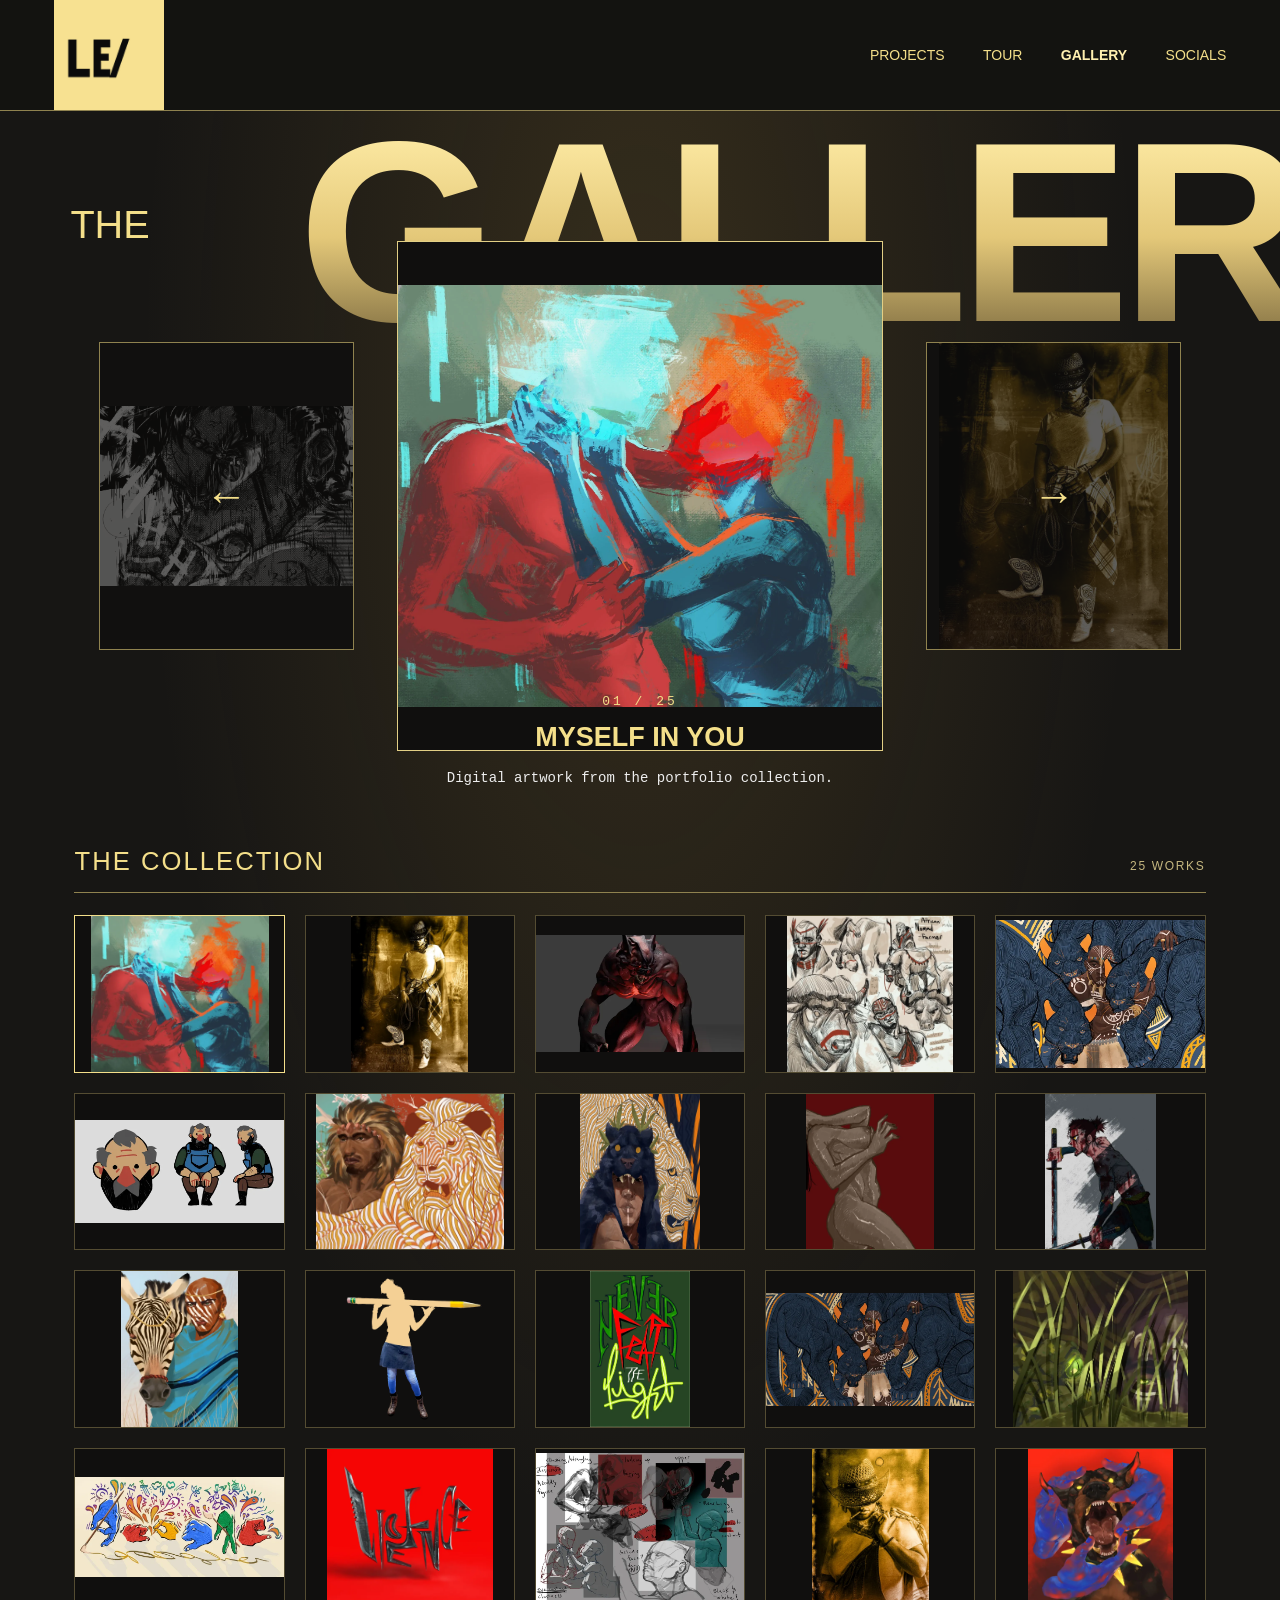
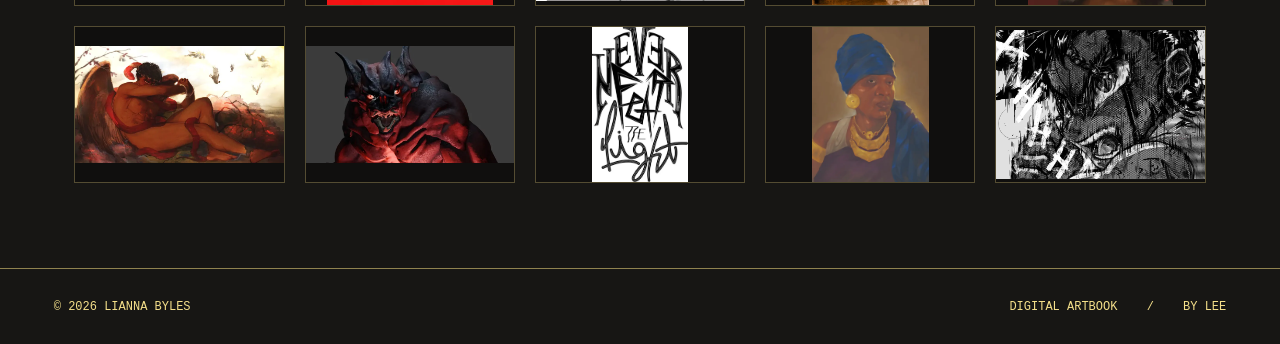
==== gallery.html @ 8ec06ad4 "Add responsive digital artbook portfolio Create a multi-page portfolio with project selections, illu" ====
<!DOCTYPE html>
<html lang="en">

<head>
  <link rel="icon" type="image/png" href="favicon-96x96.png?v=1.1" sizes="96x96" />
<link rel="icon" type="image/svg+xml" href="favicon.svg?v=1.1" />
<link rel="shortcut icon" href="favicon.ico?v=1.1" />
<link rel="apple-touch-icon" sizes="180x180" href="apple-touch-icon.png?v=1.1" />
<meta name="apple-mobile-web-app-title" content="LEE/ DIGITAL ARTBOOK" />
<link rel="manifest" href="site.webmanifest?v=1.1" />
  <meta charset="UTF-8">
  <meta name="viewport" content="width=device-width, initial-scale=1.0">

  <title>The Gallery | Digital Artbook by Lee</title>

  <link rel="stylesheet" href="style.css">
  <link rel="stylesheet" href="assets/gallery.css">
</head>

<body class="gallery-page">

  <!-- =========================
       NAVIGATION
       ========================= -->

  <header class="navbar">


<a class="logo" href="index.html" aria-label="Return to homepage">
  <img src="lee-logo.gif" alt="LEE/" class="animated-logo">
</a>


    <nav aria-label="Main navigation">
      <a href="projects.html">PROJECTS</a>
      <a href="tour.html">TOUR</a>
      <a href="gallery.html" aria-current="page">GALLERY</a>
      <a href="socials.html">SOCIALS</a>
    </nav>

  </header>


  <!-- =========================
       MAIN GALLERY
       ========================= -->

  <main class="gallery-main">

    <!-- LARGE GALLERY HEADING -->

    <div class="gallery-heading">
      <span>THE</span>
      <h1>GALLERY</h1>
    </div>


    <!-- ARTWORK VIEWER -->

    <section class="gallery-viewer" aria-label="Artwork gallery">

      <!-- PREVIOUS ARTWORK -->

      <button
        class="gallery-side gallery-previous"
        id="previous-art"
        type="button"
        aria-label="Previous artwork"
      >

        <img
          id="previous-image"
          src="images/optimized/thumbs/dragon-anime-girl.webp"
          alt="Previous artwork preview"
        >

        <span class="gallery-arrow" aria-hidden="true">
          &#8592;
        </span>

      </button>


      <!-- FEATURED ARTWORK -->

      <div class="gallery-feature">

        <img
          id="featured-image"
          src="images/optimized/full/myself-in-you.webp"
          alt="Featured digital illustration"
          role="button"
          tabindex="0"
          aria-label="Expand featured artwork"
          title="Click to enlarge artwork"
        >

      </div>


      <!-- NEXT ARTWORK -->

      <button
        class="gallery-side gallery-next"
        id="next-art"
        type="button"
        aria-label="Next artwork"
      >

        <img
          id="next-image"
          src="images/optimized/thumbs/cowboy-fullbody.webp"
          alt="Next artwork preview"
        >

        <span class="gallery-arrow" aria-hidden="true">
          &#8594;
        </span>

      </button>

    </section>


    <!-- =========================
         ARTWORK INFORMATION
         ========================= -->

    <section class="gallery-information">

      <p class="gallery-counter" id="art-counter">
        01 / 04
      </p>

      <h2 id="art-title">
        Character Study
      </h2>

      <p id="art-description">
        An exploration of character, lighting, and atmosphere
        through digital painting.
      </p>

    </section>

    <section class="gallery-library" aria-label="Browse all artworks">
      <h2 class="gallery-library-title">THE COLLECTION <span id="collection-total">25 WORKS</span></h2>
      <div class="gallery-thumbnails" id="gallery-thumbnails"></div>
    </section>

  </main>


  <!-- =========================
       FOOTER
       ========================= -->

  <footer>

    <span>
      © 2026 LIANNA BYLES
    </span>

    <span>
      DIGITAL ARTBOOK
      <span class="divider">/</span>
      BY LEE
    </span>

  </footer>


  <!-- =========================
       FULLSCREEN ARTWORK VIEWER
       ========================= -->

  <div
    class="art-lightbox"
    id="art-lightbox"
    role="dialog"
    aria-modal="true"
    aria-label="Expanded artwork"
    hidden
  >

    <!-- CLOSE BUTTON -->

    <button
      class="lightbox-close"
      id="lightbox-close"
      type="button"
      aria-label="Close expanded artwork"
    >
      &times;
    </button>


    <!-- ENLARGED IMAGE -->

    <img
      id="lightbox-image"
      src=""
      alt="Expanded artwork"
    >

  </div>


  <!-- =========================
       JAVASCRIPT
       ========================= -->

  <script src="assets/gallery-1.js"></script>


<script src="assets/gallery-2.js"></script>

</body>
</html>
---- style.css ----
/* COLORS AND GLOBAL STYLES */
:root {
    --bg: #171614;
    --gold: #f4df8a;
    --rule: #8f824f;
    --body: #eeeeee;
}

* { box-sizing: border-box; }

html { scroll-behavior: smooth; }

body {
    margin: 0;
    background: var(--bg);
    color: var(--gold);
    font-family: Arial, Helvetica, sans-serif;
}

a { color: inherit; text-decoration: none; }
a:focus-visible { outline: 2px solid var(--gold); outline-offset: 7px; }

/* NAVIGATION */
.navbar {
    position: relative;
    z-index: 5;
    min-height: 78px;
    padding: 0 4.2%;
    display: flex;
    align-items: center;
    justify-content: space-between;
    border-bottom: 1px solid var(--rule);
    background: rgba(18,17,14,.6);
}

.navbar nav { display: flex; gap: clamp(20px,3vw,52px); }
.navbar a { font-family: "Arial Narrow",Arial,sans-serif; font-size: 14px; }
.logo { font-weight: 800; padding: 27px 0; border-bottom: 1px solid var(--gold); }

/* CINEMATIC BACKGROUND */
.landing {
    position: relative;
    isolation: isolate;
    min-height: 780px;
    height: calc(100svh - 154px);
    max-height: 1050px;
    overflow: hidden;
    background:
        radial-gradient(ellipse at 30% 0%,rgba(190,150,65,.30),transparent 45%),
        radial-gradient(ellipse at 90% 35%,rgba(175,130,55,.22),transparent 50%),
        radial-gradient(ellipse at 50% 100%,rgba(125,90,40,.18),transparent 55%),
        var(--bg);
}

/* TITLE BEHIND FIGURE */
.hero-title {
    transform: scaleX(1.15);
    position: absolute;
    z-index: 1;
    top: 10%;
    left: 15%;
    width: 200%;
    margin: 0;
    white-space: nowrap;
    text-align: left;
    font-size: clamp(100px,12vw,310px);
    font-weight: 600;
    letter-spacing: -.065em;
    line-height: 1.1;
    background: linear-gradient(#ffedaa 10%,#e9ce72 57%,#75683b22 100%);
    background-clip: text;
    -webkit-background-clip: text;
    -webkit-text-fill-color: transparent;
}
.hero-title span {
    display: block;
}

/* TRANSPARENT FIGURE */
.hero-image {
    position: absolute;
    z-index: 2;
    height: 130%;
    width: auto;
    max-width: none;
    left: 89%;
    bottom: -25%;
    transform: translateX(-50%);
    object-fit: contain;
    pointer-events: none;
}

/* FEATURE LABEL */
.feature-label {
    position: absolute;
    z-index: 3;

    top: 49%;
    left: 100%;

    font-family: monospace;
    color: var(--gold);
    text-align: center;
}

.feature-label p {
    margin: 0;
    font-size: 40px;
    font-weight: bold;
    letter-spacing: 5px;
}

.feature-label p span { font-size: 40px; font-weight: 200; }
.feature-label small { font-size: 10px; }

/* PROJECT, TOUR, GALLERY CARDS */
.content-grid {
    position: absolute;
    z-index: 3;
    bottom: 7%;
    left: 4.4%;
    right: 4.4%;
    display: grid;
    grid-template-columns: repeat(3,1fr);
    gap: 2%;
}

.content-card {
    position: relative;
    min-height: 160px;
    padding: 20px 28px;
    border: 1px solid var(--gold);
    background: rgba(17,16,14,.33);
    transition: background .2s ease;
    scroll-margin-top: 20px;
}

.content-card:hover { background: rgba(41,37,28,.79); }
.card-number { font: 14px monospace; }

.content-card h2 {
    margin: 4px 0 8px;
    font-family: Impact,"Arial Narrow",Arial,sans-serif;
    font-size: 30px;
    letter-spacing: -.03em;
}

.content-card p { margin: 0; color: var(--body); font: 14px/1.7 monospace; }
.arrow { position: absolute; top: 12px; right: 24px; font-size: 38px; font-weight: 300; }

/* FOOTER */
footer {
    position: relative;
    z-index: 4;
    min-height: 76px;
    padding: 24px 4.2%;
    display: flex;
    justify-content: space-between;
    align-items: center;
    gap: 20px;
    border-top: 1px solid var(--rule);
    font: 12px monospace;
}

.divider { margin: 0 22px; }

/* TABLET */
@media (max-width: 900px) {
    .navbar { min-height: 68px; }
    .navbar nav { gap: 18px; }
    .landing { min-height: 830px; height: auto; }
    .hero-title { top: 10%; font-size: 16vw; }
    .hero-image { height: 78%; left: 68%; bottom: 10%; }
    .feature-label { left: 6%; top: 40%; }
    .content-grid { bottom: 5%; gap: 12px; }
    .content-card { padding: 18px 14px; }
    .content-card h2 { font-size: 25px; }
    .content-card p { font-size: 12px; }
    .arrow { right: 12px; font-size: 28px; }
}

/* MOBILE */
@media (max-width: 600px) {
    .navbar { padding: 12px 5%; align-items: flex-start; gap: 20px; }
    .logo { padding: 7px 0; }
    .navbar nav { display: grid; grid-template-columns: repeat(2,auto); gap: 12px 22px; }
    .navbar a { font-size: 12px; }

    .landing { min-height: 1100px; }
    .hero-title { top: 4%; left: 3%; width: 94%; font-size: 16vw; letter-spacing: -.07em; }
    .hero-image { height: 52%; left: 75%; top: 1%; bottom: auto; }
    .feature-label { top: 43%; left: 7%; }
    .feature-label p { gap: 12px; }

    .content-grid { grid-template-columns: 1fr; bottom: 4%; gap: 14px; }
    .content-card { min-height: 135px; padding: 16px 22px; }
    .content-card h2 { font-size: 28px; }
    .content-card p { font-size: 13px; }

    footer { align-items: flex-start; flex-direction: column; font-size: 10px; }
}

/* ACCESSIBILITY */
@media (prefers-reduced-motion: reduce) {
    html { scroll-behavior: auto; }
    .content-card { transition: none; }
}













/* =====================================
   GALLERY PAGE
   ===================================== */

.gallery-page {
  background: #171614;
  color: #f4df8a;
}

/* MAIN PAGE BACKGROUND */
.gallery-main {
  min-height: calc(100svh - 154px);
  padding: 38px 4.4% 50px;

  background:
    radial-gradient(
      ellipse at 50% 15%,
      rgba(190, 150, 65, 0.19),
      transparent 55%
    ),
    #171614;
}

/* LARGE TITLE */
.gallery-heading {
    position: relative;
    z-index: 1;

    display: flex;
    align-items: baseline;
    justify-content: flex-end;
    gap: 14px;

    width: 100%;
    margin: 0 auto -45px;
    padding-right: 1%;

    border-bottom: 1px solid #8f824f;
}

.gallery-heading span {
  font-family: Arial, sans-serif;
  font-size: clamp(30px, 4vw, 65px);
  font-weight: 300;
}

.gallery-heading h1 {
  margin: 0;

  font-family: Impact, "Arial Narrow", Arial, sans-serif;
 font-size: clamp(100px, 14vw, 240px);
  font-weight: 600;
  letter-spacing: -0.045em;
  line-height: 1.05;

  background: linear-gradient(
    #ffedaa 10%,
    #e9ce72 57%,
    #75683b 100%
  );

  background-clip: text;
  -webkit-background-clip: text;
  -webkit-text-fill-color: transparent;
}

/* THREE-COLUMN ARTWORK VIEWER */
.gallery-viewer {
    position: relative;
z-index: 2;
margin-top: -80;
  display: grid;
  grid-template-columns: 1fr 3.2fr 1fr;
  align-items: center;
  gap: 3%;

  width: 100%;
  height: 440px;
}

/* FEATURED ARTWORK */
.gallery-feature {
  height: 100%;
  overflow: hidden;

  border: 1px solid #f4df8a;
  background: #11100e;
}

.gallery-feature img {
    display: block;
    width: 100%;
    height: 100%;
    object-fit: cover;
    object-position: center;
    cursor: zoom-in;
}

/* SIDE PREVIEWS */
.gallery-side {
  position: relative;
  height: 85%;
  padding: 0;
  overflow: hidden;

  border: 1px solid #8f824f;
  background: #11100e;
  color: #f4df8a;
  cursor: pointer;
}

.gallery-side img {
  display: block;
  width: 100%;
  height: 100%;
  object-fit: cover;
  opacity: 0.45;
  transition: opacity 0.25s ease;
}

.gallery-side:hover img {
  opacity: 0.8;
}

.gallery-arrow {
  position: absolute;
  top: 50%;
  left: 50%;
  transform: translate(-50%, -50%);

  font-size: 55px;
  text-shadow: 0 2px 12px #000;
  pointer-events: none;
}

/* ARTWORK DESCRIPTION */
.gallery-information {
  max-width: 650px;
  margin: 28px auto 0;
  text-align: center;
}

.gallery-counter {
  font: 13px monospace;
  letter-spacing: 3px;
}

.gallery-information h2 {
  margin: 8px 0;
  font-size: 27px;
  text-transform: uppercase;
}

.gallery-information > p:last-child {
  color: #eeeeee;
  font: 14px/1.7 monospace;
}

/* TABLET */
@media (max-width: 900px) {
  .gallery-viewer {
    height: 380px;
    grid-template-columns: 1fr 2.5fr 1fr;
    gap: 12px;
  }
}

/* MOBILE */
@media (max-width: 600px) {
  .gallery-main {
    padding: 35px 5% 50px;
  }

  .gallery-heading {
    gap: 8px;
    margin-bottom: 25px;
  }

  .gallery-heading span {
    font-size: 25px;
  }

  .gallery-heading h1 {
    font-size: clamp(52px, 13vw, 80px);
  }

  .gallery-viewer {
    grid-template-columns: 44px minmax(0, 1fr) 44px;
    gap: 8px;
    height: 350px;
  }

  .gallery-side {
    height: 75%;
  }

  .gallery-arrow {
    font-size: 28px;
  }

  .gallery-information {
    margin-top: 25px;
  }

  .gallery-information h2 {
    font-size: 22px;
  }
}
 /* FULLSCREEN ARTWORK VIEWER */
.art-lightbox[hidden] {
    display: none;
}

.art-lightbox {
    position: fixed;
    inset: 0;
    z-index: 9999;

    display: flex;
    align-items: center;
    justify-content: center;

    padding: 50px 25px;
    background: rgba(0, 0, 0, 0.95);
}

.art-lightbox img {
    display: block;
    max-width: 95vw;
    max-height: 90vh;
    width: auto;
    height: auto;
    object-fit: contain;
}

.lightbox-close {
    position: absolute;
    top: 18px;
    right: 28px;

    border: none;
    background: transparent;
    color: #f4df8a;

    font-size: 45px;
    cursor: pointer;
    z-index: 2;
}

/* =====================================
   ACTIVE NAVIGATION INDICATOR
   ===================================== */

.navbar a {
    position: relative;
}

/* Gold underline */
.navbar a[aria-current="page"]::after {
    content: "";
    position: absolute;
    bottom: -12px;
    left: 0;
    width: 100%;
    height: 2px;

    background: #f4df8a;
    box-shadow:
        0 0 8px rgba(244, 223, 138, 0.8),
        0 0 18px rgba(244, 223, 138, 0.4);
}

/* Brighten active tab */
.navbar a[aria-current="page"] {
    color: #fff0b0;
    font-weight: 700;
}

/* Hover effect for other tabs */
.navbar nav a:hover {
    color: #fff0b0;
    text-shadow: 0 0 8px rgba(244, 223, 138, 0.6);
}

/* ACTIVE NAVIGATION FOR ALL TABS */

.navbar a {
    position: relative;
    transition: color 0.2s ease;
}

.navbar a.active {
    color: #fff0b0;
    font-weight: 700;
}

.navbar a.active::after {
    content: "";
    position: absolute;
    bottom: -12px;
    left: 0;
    width: 100%;
    height: 2px;
    background: #f4df8a;

    box-shadow:
        0 0 8px rgba(244, 223, 138, 0.8),
        0 0 18px rgba(244, 223, 138, 0.4);
}

/* Remove original HOME underline */
.navbar .logo {
    border-bottom: none;
}

/* Prevent duplicate active indicators */
.navbar a[aria-current="page"]::after {
    display: none;
}


/* ========================================
   THE TOUR — SCREENSHOT REFERENCE LAYOUT
   ======================================== */

.tour-page {
  background: #171614;
  color: #f4df8a;
}

.tour-page .tour-main {
  max-width: 1600px;
  margin: 0 auto;
  padding: 38px 4% 50px;
}

/* LARGE IMAGE LEFT, DESCRIPTION RIGHT */
.tour-page .tour-layout {
  display: grid;
  grid-template-columns: 59% 41%;
  gap: 0;
  align-items: stretch;
  border-top: 1px solid #8f824f;
  padding-top: 25px;
}

/* MAIN IMAGE */
.tour-page .tour-feature {
  position: relative;
  min-width: 0;
  height: min(69vw, 760px);
  max-height: 760px;
  overflow: hidden;
  background: #171614;
}

.tour-page .tour-feature > img {
  display: block;
  width: 100%;
  height: 100%;
  object-fit: cover;
  object-position: center;

  /* GENTLE RIGHT-EDGE TRANSPARENCY */
  -webkit-mask-image: linear-gradient(
    to right,
    #000 0%,
    #000 67%,
    rgba(0, 0, 0, 0.85) 79%,
    rgba(0, 0, 0, 0.45) 92%,
    transparent 100%
  );

  mask-image: linear-gradient(
    to right,
    #000 0%,
    #000 67%,
    rgba(0, 0, 0, 0.85) 79%,
    rgba(0, 0, 0, 0.45) 92%,
    transparent 100%
  );
}

.tour-page .tour-enlarge {
  position: absolute;
  right: 10%;
  bottom: 22px;
  z-index: 2;
  width: 42px;
  height: 42px;
  border: 1px solid rgba(244, 223, 138, 0.45);
  border-radius: 50%;
  background: rgba(15, 14, 13, 0.7);
  color: #f4df8a;
  font-size: 25px;
  cursor: pointer;
  transition: background 0.2s ease;
}

.tour-page .tour-enlarge:hover {
  background: rgba(55, 47, 29, 0.9);
}

/* RIGHT CONTENT */
.tour-page .tour-content {
  display: flex;
  flex-direction: column;
  justify-content: center;
  gap: 26px;
  min-width: 0;
  padding: 30px 0 25px 12px;
}

.tour-page .tour-eyebrow {
  margin: 0 0 16px;
  font-size: 12px;
  letter-spacing: 0.025em;
}

.tour-page .tour-text h1 {
  margin: 0;
  font-family: Impact, "Arial Narrow", Arial, sans-serif;
  font-size: clamp(48px, 5vw, 90px);
  font-weight: 500;
  letter-spacing: 0.005em;
  line-height: 1.05;
  color: #f4df8a;
}

.tour-page .tour-divider {
  height: 1px;
  width: 100%;
  margin: 25px 0;
  background: #8f824f;
}

.tour-page .tour-description {
  max-width: 440px;
  margin: 0;
  color: #eeeeee;
  font-size: 16px;
  line-height: 1.65;
}

.tour-page .tour-medium {
  margin: 18px 0 0;
  color: #aaa69d;
  font-size: 12px;
  letter-spacing: 0.025em;
}

/* SMALL ARTWORK PREVIEW */
.tour-page .tour-next-preview {
  display: block;
  width: 100%;
  padding: 0;
  border: none;
  background: transparent;
  color: #f4df8a;
  text-align: left;
  cursor: pointer;
}

.tour-page .tour-next-preview img {
  display: block;
  width: 100%;
  aspect-ratio: 1.8 / 1;
  object-fit: cover;
  border: 1px solid #8f824f;
  padding: 4px;
  transition: opacity 0.2s ease;
}

.tour-page .tour-next-preview:hover img {
  opacity: 0.85;
}

.tour-page .tour-next-preview span {
  display: block;
  margin-top: 12px;
  font-size: 15px;
  letter-spacing: 0.01em;
}

/* VISIBLE ARROW NAVIGATION */
.tour-page .tour-navigation {
  display: flex;
  align-items: center;
  justify-content: space-between;
  gap: 20px;
  padding: 24px 0;
  border-bottom: 1px solid #8f824f;
}

.tour-page #tour-counter {
  font-size: 15px;
  letter-spacing: 2px;
}

.tour-page .tour-navigation-buttons {
  display: flex;
  align-items: center;
  gap: 16px;
}

.tour-page .tour-navigation-buttons button {
  width: 54px;
  height: 54px;
  border: 1px solid #8f824f;
  border-radius: 50%;
  background: transparent;
  color: #f4df8a;
  font-size: 28px;
  cursor: pointer;
  transition: background 0.2s ease;
}

.tour-page .tour-navigation-buttons button:hover {
  background: rgba(244, 223, 138, 0.13);
}

.tour-page .tour-navigation-line {
  width: 80px;
  height: 1px;
  background: #8f824f;
}

/* FOOTER */
.tour-page .tour-footer {
  display: flex;
  justify-content: space-between;
  gap: 16px;
  padding: 25px 4%;
  border-top: 1px solid #8f824f;
  color: #aaa69d;
  font-size: 11px;
  letter-spacing: 1px;
}

/* FULLSCREEN VIEWER */
.tour-page .tour-lightbox[hidden] {
  display: none;
}

.tour-page .tour-lightbox {
  position: fixed;
  inset: 0;
  z-index: 9999;
  display: flex;
  justify-content: center;
  align-items: center;
  padding: 45px;
  background: rgba(10, 9, 8, 0.96);
}

.tour-page .tour-lightbox img {
  max-width: 95vw;
  max-height: 90vh;
  width: auto;
  height: auto;
  object-fit: contain;
}

.tour-page .tour-close {
  position: absolute;
  top: 16px;
  right: 30px;
  border: none;
  background: transparent;
  color: #f4df8a;
  font-size: 42px;
  cursor: pointer;
}

/* TABLET */
@media (max-width: 900px) {
  .tour-page .tour-layout {
    grid-template-columns: 56% 44%;
  }

  .tour-page .tour-feature {
    height: 620px;
  }

  .tour-page .tour-content {
    padding-left: 8px;
  }

  .tour-page .tour-description {
    font-size: 14px;
  }
}

/* MOBILE */
@media (max-width: 650px) {
  .tour-page .tour-main {
    padding: 25px 5% 35px;
  }

  .tour-page .tour-layout {
    grid-template-columns: 1fr;
  }

  .tour-page .tour-feature {
    height: 440px;
  }

  .tour-page .tour-feature > img {
    -webkit-mask-image: linear-gradient(
      to bottom,
      #000 0%,
      #000 75%,
      transparent 100%
    );

    mask-image: linear-gradient(
      to bottom,
      #000 0%,
      #000 75%,
      transparent 100%
    );
  }

  .tour-page .tour-content {
    padding: 10px 0 20px;
  }

  .tour-page .tour-text h1 {
    font-size: 65px;
  }

  .tour-page .tour-next-preview {
    max-width: 280px;
    align-self: flex-end;
  }

  .tour-page .tour-navigation-buttons {
    gap: 9px;
  }

  .tour-page .tour-navigation-buttons button {
    width: 43px;
    height: 43px;
    font-size: 23px;
  }

  .tour-page .tour-navigation-line {
    width: 35px;
  }

  .tour-page .tour-footer {
    flex-direction: column;
  }
}
 
/* TOUR IMAGE DISPLAY */
.tour-page .tour-feature > img {
  object-fit: contain;
  object-position: center;
}

.tour-page .tour-next-preview img {
  object-fit: contain;
  background: #171614;
}

/* ====================================
   SMOOTH TOUR CROSSFADE
   ==================================== */

.tour-page .tour-image-stack {
  position: relative;
  width: 100%;
  height: 100%;
  overflow: hidden;

  /* Preserve the right-edge transparency */
  -webkit-mask-image: linear-gradient(
    to right,
    black 0%,
    black 67%,
    rgba(0, 0, 0, 0.85) 79%,
    rgba(0, 0, 0, 0.45) 92%,
    transparent 100%
  );

  mask-image: linear-gradient(
    to right,
    black 0%,
    black 67%,
    rgba(0, 0, 0, 0.85) 79%,
    rgba(0, 0, 0, 0.45) 92%,
    transparent 100%
  );
}

.tour-page .tour-image-stack .tour-slide {
  position: absolute;
  inset: 0;
  display: block;
  width: 100%;
  height: 100%;
  object-fit: contain;
  object-position: center;

  opacity: 0;
  transition: opacity 1.8s ease-in-out;

  /* Fade is now applied to the stack instead */
  -webkit-mask-image: none;
  mask-image: none;
}

.tour-page .tour-image-stack .tour-slide-active {
  opacity: 1;
}

/* Mobile: fade toward the bottom */
@media (max-width: 650px) {
  .tour-page .tour-image-stack {
    -webkit-mask-image: linear-gradient(
      to bottom,
      black 0%,
      black 75%,
      transparent 100%
    );

    mask-image: linear-gradient(
      to bottom,
      black 0%,
      black 75%,
      transparent 100%
    );
  }
}

@media (prefers-reduced-motion: reduce) {
  .tour-page .tour-image-stack .tour-slide {
    transition: none;
  }
}


/* ==========================================
   THE TOUR — FINAL CINEMATIC DESIGN
   Matches approved visual reference
   ========================================== */

/* MAIN PAGE */
.tour-page .tour-main {
  position: relative;
  isolation: isolate;

  width: 100%;
  max-width: 1800px;
  margin: 0 auto;

  padding: 0 4.2% 50px;
  overflow: hidden;
}

/* LARGE GOLD TITLE ACROSS THE TOP */
.tour-page .tour-background-heading {
  position: relative;
  z-index: 0;

  display: block;
  width: 100%;

  margin: 10px 0 -75px;
  padding: 0;

  font-family: Impact, "Arial Narrow", Arial, sans-serif;
  font-size: clamp(120px, 20vw, 350px);
  font-weight: 600;
  line-height: 0.95;
  letter-spacing: -0.055em;

  text-align: right;
  white-space: nowrap;

  background: linear-gradient(
    to bottom,
    #fff0b4 0%,
    #f4df8a 30%,
    #d4bb70 48%,
    rgba(143, 130, 79, 0.55) 70%,
    rgba(23, 22, 20, 0) 100%
  );

  -webkit-background-clip: text;
  background-clip: text;
  -webkit-text-fill-color: transparent;

  pointer-events: none;
  user-select: none;
}

/* FEATURE IMAGE + DESCRIPTION */
.tour-page .tour-layout {
  position: relative;
  z-index: 1;

  display: grid;
  grid-template-columns: minmax(0, 62%) minmax(0, 38%);
  gap: 0;

  align-items: start;
  padding-top: 0;
  border-top: none;
}

/* MAIN IMAGE */
.tour-page .tour-feature {
  position: relative;
  width: 100%;
  height: clamp(500px, 48vw, 780px);
  overflow: hidden;
}

/* KEEP IMAGE FULLY VISIBLE */
.tour-page .tour-image-stack {
  position: relative;
  width: 100%;
  height: 100%;
  overflow: hidden;

  -webkit-mask-image: linear-gradient(
    to right,
    #000 0%,
    #000 75%,
    rgba(0, 0, 0, 0.95) 82%,
    rgba(0, 0, 0, 0.6) 93%,
    transparent 100%
  );

  mask-image: linear-gradient(
    to right,
    #000 0%,
    #000 75%,
    rgba(0, 0, 0, 0.95) 82%,
    rgba(0, 0, 0, 0.6) 93%,
    transparent 100%
  );
}

/* IMAGE CROSSFADE — KEEP EXISTING SLIDESHOW */
.tour-page .tour-image-stack .tour-slide {
  position: absolute;
  inset: 0;

  display: block;
  width: 100%;
  height: 100%;

  object-fit: contain;
  object-position: center;

  opacity: 0;
  transition: opacity 1.8s ease-in-out;
}

.tour-page .tour-image-stack .tour-slide-active {
  opacity: 1;
}

/* RIGHT CONTENT */
.tour-page .tour-content {
  position: relative;
  z-index: 2;

  display: flex;
  flex-direction: column;
  justify-content: flex-start;
  gap: 24px;

  min-width: 0;
  padding: 65px 0 20px 34px;
}

/* FEATURED TITLE */
.tour-page .tour-featured-heading {
  margin: 0;

  font-family: Impact, "Arial Narrow", Arial, sans-serif;
  font-size: clamp(55px, 5.2vw, 95px);
  font-weight: 500;
  line-height: 1;
  letter-spacing: -0.015em;

  color: #f4df8a;
}

/* EYEBROW TEXT */
.tour-page .tour-eyebrow {
  margin: 0 0 10px;
  font-size: 12px;
  letter-spacing: 0.03em;
}

/* GOLD DIVIDER */
.tour-page .tour-divider {
  width: 100%;
  height: 1px;
  margin: 24px 0;
  background: #8f824f;
}

/* ART DESCRIPTION */
.tour-page .tour-description {
  max-width: 450px;
  margin: 0;
  color: #eeeeee;
  font-size: 15px;
  line-height: 1.7;
}

/* NEXT ARTWORK PREVIEW */
.tour-page .tour-next-preview {
  width: 100%;
  margin-top: 4px;
}

.tour-page .tour-next-preview img {
  width: 100%;
  aspect-ratio: 1.9 / 1;
  object-fit: contain;
  background: #171614;
}

/* NAVIGATION BELOW ARTWORK */
.tour-page .tour-navigation {
  position: relative;
  z-index: 2;
  margin-top: 5px;
}

/* ==========================================
   TABLET
   ========================================== */

@media (max-width: 900px) {
  .tour-page .tour-background-heading {
    font-size: 19vw;
    margin-bottom: -35px;
  }

  .tour-page .tour-layout {
    grid-template-columns: 56% 44%;
  }

  .tour-page .tour-feature {
    height: 600px;
  }

  .tour-page .tour-content {
    padding: 45px 0 20px 20px;
  }

  .tour-page .tour-featured-heading {
    font-size: clamp(45px, 6vw, 70px);
  }
}

/* ==========================================
   MOBILE
   ========================================== */

@media (max-width: 650px) {
  .tour-page .tour-main {
    padding: 15px 5% 35px;
  }

  .tour-page .tour-background-heading {
    font-size: 19vw;
    letter-spacing: -0.055em;
    text-align: center;
    margin: 10px 0 15px;
  }

  .tour-page .tour-layout {
    grid-template-columns: 1fr;
  }

  .tour-page .tour-feature {
    height: 440px;
  }

  .tour-page .tour-image-stack {
    -webkit-mask-image: linear-gradient(
      to bottom,
      black 0%,
      black 82%,
      transparent 100%
    );

    mask-image: linear-gradient(
      to bottom,
      black 0%,
      black 82%,
      transparent 100%
    );
  }

  .tour-page .tour-content {
    padding: 20px 0;
  }

  .tour-page .tour-featured-heading {
    font-size: 65px;
  }
}

@media (prefers-reduced-motion: reduce) {
  .tour-page .tour-image-stack .tour-slide {
    transition: none;
  }
}


/* ==========================================
   TOUR PAGE — LAYOUT REFINEMENTS
   ========================================== */

/* Move the right column farther right */
.tour-page .tour-layout {
  grid-template-columns: 62% 38%;
  column-gap: 0;
}

/* Push description and preview right */
.tour-page .tour-content {
  padding-left: 45px;
  padding-right: 0;
}

/* Let the image fill its area naturally */
.tour-page .tour-feature {
  overflow: hidden;
}

/* Maintain the original image proportions */
.tour-page .tour-image-stack .tour-slide {
  object-fit: contain;
  object-position: center;
}

/* Softer right-edge fade without harsh cutoff */
.tour-page .tour-image-stack {
  -webkit-mask-image: linear-gradient(
    to right,
    black 0%,
    black 78%,
    rgba(0, 0, 0, 0.95) 86%,
    rgba(0, 0, 0, 0.65) 95%,
    rgba(0, 0, 0, 0.25) 100%
  );

  mask-image: linear-gradient(
    to right,
    black 0%,
    black 78%,
    rgba(0, 0, 0, 0.95) 86%,
    rgba(0, 0, 0, 0.65) 95%,
    rgba(0, 0, 0, 0.25) 100%
  );
}

/* New smaller heading */
.tour-page .tour-featured-heading {
  margin: 0;
  font-family: Impact, "Arial Narrow", Arial, sans-serif;
  font-size: clamp(45px, 5vw, 85px);
  font-weight: 500;
  line-height: 1;
  letter-spacing: 0.005em;
  color: #f4df8a;
}

/* Keep description and preview aligned */
.tour-page .tour-text,
.tour-page .tour-next-preview {
  width: 100%;
}

/* Tablet */
@media (max-width: 900px) {
  .tour-page .tour-layout {
    grid-template-columns: 56% 44%;
  }

  .tour-page .tour-content {
    padding-left: 20px;
  }
}

/* Mobile */
@media (max-width: 650px) {
  .tour-page .tour-layout {
    grid-template-columns: 1fr;
  }

  .tour-page .tour-content {
    padding: 15px 0 20px;
  }

  .tour-page .tour-featured-heading {
    font-size: clamp(50px, 12vw, 75px);
  }

  .tour-page .tour-image-stack {
    -webkit-mask-image: linear-gradient(
      to bottom,
      black 0%,
      black 80%,
      transparent 100%
    );

    mask-image: linear-gradient(
      to bottom,
      black 0%,
      black 80%,
      transparent 100%
    );
  }
}
/* MOVE LARGE TOUR HEADING FARTHER RIGHT */

.tour-page .tour-background-heading {
    left: 44%;
    right: auto;
    width: max-content;

    text-align: left;
    font-size: clamp(100px, 12vw, 205px);
    white-space: nowrap;
    letter-spacing: -0.045em;
}

/* Prevent heading from creating horizontal scrolling */
.tour-page .tour-main {
    overflow-x: clip;
}

/* Keep heading readable on mobile */
@media (max-width: 650px) {
    .tour-page .tour-background-heading {
        left: 18%;
        font-size: clamp(65px, 15vw, 105px);
    }
}
/* ==========================================
   THE TOUR — LARGER BACKGROUND HEADING
   ========================================== */

.tour-page .tour-background-heading {
    top: 32px;
    left: 43%;
    right: 2%;

    width: 55%;
    margin: 0;

    font-family: Impact, "Arial Narrow", Arial, sans-serif;
    font-size: clamp(100px, 12vw, 210px);
    font-weight: 500;
    line-height: 0.88;
    letter-spacing: -0.055em;

    white-space: nowrap;
    text-align: left;

    /* Gold fading downward */
    background: linear-gradient(
        to bottom,
        #fff0b4 0%,
        #f4df8a 35%,
        #b6a064 65%,
        rgba(143, 130, 79, 0.05) 100%
    );

    -webkit-background-clip: text;
    background-clip: text;
    -webkit-text-fill-color: transparent;
}

/* Keep the main composition layered above the title */
.tour-page .tour-layout {
    position: relative;
    z-index: 1;
}

/* Prevent sideways scrolling */
.tour-page .tour-main {
    overflow-x: clip;
}

/* Mobile */
@media (max-width: 650px) {
    .tour-page .tour-background-heading {
        top: 25px;
        left: 5%;
        right: 5%;
        width: 90%;
        font-size: clamp(65px, 15vw, 105px);
        letter-spacing: -0.05em;
    }
}

/* =========================================
   PROJECTS — PORTFOLIO SELECTION PAGE
   ========================================= */

.projects-page {
  background: #171614;
  color: #f4df8a;
}

.selection-main {
  max-width: 1700px;
  margin: 0 auto;
  padding: 42px 4.2% 80px;
  overflow: hidden;
}

/* PAGE INTRO */

.selection-intro {
  position: relative;
  z-index: 2;
}

.selection-kicker {
  margin: 0 0 12px;
  font: 12px monospace;
  letter-spacing: 2px;
  color: #c7b878;
}

.selection-intro h1 {
  margin: 0;
  font-family: Impact, "Arial Narrow", Arial, sans-serif;
  font-size: clamp(85px, 11vw, 185px);
  line-height: 0.95;
  letter-spacing: -0.045em;
  font-weight: 500;

  background: linear-gradient(
    to bottom,
    #ffedaa 5%,
    #e9ce72 60%,
    #817044 100%
  );

  -webkit-background-clip: text;
  background-clip: text;
  -webkit-text-fill-color: transparent;
}

/* MAIN LAYERED COMPOSITION */

.selection-composition {
  position: relative;
  min-height: 670px;
  margin-top: 8px;
}

/* FEATURED ARTWORK */

.selection-feature {
  position: absolute;
  top: 0;
  left: 0;
  width: 55%;
  height: 440px;
  overflow: hidden;

  background: linear-gradient(
    135deg,
    #b8a568,
    #6c603e 70%,
    #171614
  );
}

.selection-feature img {
  display: block;
  width: 100%;
  height: 100%;
  object-fit: contain;
  object-position: center bottom;
}

.selection-feature-label {
  position: absolute;
  top: 20px;
  left: 22px;
  z-index: 2;
  color: #fff0b0;
  font-size: 15px;
  font-weight: 700;
}

/* SELECTED WORK TEXT */

.selection-description {
  position: absolute;
  top: 10px;
  left: 58%;
  right: 3%;
  z-index: 3;
}

.selection-description h2 {
  margin: 0 0 12px;
  font-size: clamp(22px, 2.2vw, 36px);
  color: #f4df8a;
}

.selection-description p {
  margin: 0;
  color: #eeeeee;
  font-size: clamp(15px, 1.25vw, 20px);
  line-height: 1.6;
}

/* HUGE BACKGROUND SELECTION TITLE */

.selection-background-title {
  position: absolute;
  z-index: 2;
  top: 250px;
  left: -1%;
  width: 102%;

  font-family: Impact, "Arial Narrow", Arial, sans-serif;
  font-size: clamp(95px, 15vw, 265px);
  font-weight: 500;
  line-height: 1;
  letter-spacing: -0.045em;
  white-space: nowrap;
  text-align: center;

  background: linear-gradient(
    to bottom,
    #ffedaa 0%,
    #e6ce79 55%,
    rgba(143, 130, 79, 0.12) 100%
  );

  -webkit-background-clip: text;
  background-clip: text;
  -webkit-text-fill-color: transparent;

  pointer-events: none;
  user-select: none;
}

/* THREE SELECTION CARDS */

.selection-links {
  position: absolute;
  z-index: 4;
  top: 440px;
  left: 0;
  right: 0;

  display: grid;
  grid-template-columns: repeat(3, minmax(0, 1fr));
  gap: 0;
}

.selection-card {
  display: flex;
  align-items: flex-start;
  justify-content: space-between;
  min-height: 170px;
  padding: 22px;

  border: 1px solid #8f824f;
  background: linear-gradient(
    135deg,
    rgba(32, 30, 27, 0.96),
    rgba(78, 76, 71, 0.92)
  );

  color: #eeeeee;
  font-size: clamp(20px, 2.4vw, 35px);
  font-weight: 700;
  transition: background 0.3s ease, color 0.3s ease;
}

.selection-card + .selection-card {
  border-left: none;
}

.selection-card:hover,
.selection-card:focus-visible {
  background: linear-gradient(
    135deg,
    #4e452e,
    #2a261e
  );
  color: #f4df8a;
}

.selection-card span:last-child {
  color: #f4df8a;
  font-size: 25px;
}

/* COLLECTION SECTIONS */

.selection-category {
  padding: 65px 0 80px;
  border-top: 1px solid #8f824f;
  scroll-margin-top: 30px;
}

.selection-section-heading > span {
  color: #b8ab83;
  font: 12px monospace;
  letter-spacing: 2px;
}

.selection-section-heading h2 {
  margin: 14px 0;
  font-family: Impact, "Arial Narrow", Arial, sans-serif;
  font-size: clamp(55px, 8vw, 120px);
  font-weight: 500;
  letter-spacing: -0.03em;
}

.selection-category > p {
  max-width: 650px;
  margin: 0 0 35px;
  color: #eeeeee;
  font-size: 16px;
  line-height: 1.7;
}

.selection-category-grid {
  display: grid;
  grid-template-columns: repeat(3, minmax(0, 1fr));
  gap: 18px;
}

.selection-placeholder {
  display: flex;
  align-items: flex-end;
  min-height: 330px;
  padding: 20px;
  border: 1px solid #8f824f;
  background: linear-gradient(
    145deg,
    #504b42,
    #252320 65%,
    #171614
  );
}

.selection-placeholder span {
  font: 12px monospace;
  letter-spacing: 1px;
  color: #f4df8a;
}

/* FOOTER */

.selection-footer {
  display: flex;
  justify-content: space-between;
  gap: 20px;
  padding: 25px 4.2%;
  border-top: 1px solid #8f824f;
  font: 12px monospace;
}

/* TABLET */

@media (max-width: 900px) {
  .selection-composition {
    min-height: 570px;
  }

  .selection-feature {
    width: 60%;
    height: 360px;
  }

  .selection-description {
    left: 63%;
  }

  .selection-background-title {
    top: 230px;
    font-size: 15vw;
  }

  .selection-links {
    top: 360px;
  }

  .selection-card {
    min-height: 145px;
    padding: 15px;
  }

  .selection-placeholder {
    min-height: 240px;
  }
}

/* MOBILE */

@media (max-width: 650px) {
  .selection-main {
    padding: 30px 5% 50px;
  }

  .selection-intro h1 {
    font-size: clamp(65px, 16vw, 100px);
  }

  .selection-composition {
    min-height: 0;
    display: flex;
    flex-direction: column;
    gap: 18px;
  }

  .selection-feature,
  .selection-description,
  .selection-background-title,
  .selection-links {
    position: relative;
    top: auto;
    left: auto;
    right: auto;
    width: 100%;
  }

  .selection-feature {
    height: 340px;
  }

  .selection-description {
    padding: 10px 0;
  }

  .selection-background-title {
    font-size: 16vw;
    text-align: left;
  }

  .selection-links {
    grid-template-columns: 1fr;
  }

  .selection-card {
    min-height: 110px;
    font-size: 26px;
  }

  .selection-card + .selection-card {
    border-left: 1px solid #8f824f;
    border-top: none;
  }

  .selection-category {
    padding: 50px 0;
  }

  .selection-category-grid {
    grid-template-columns: 1fr;
  }

  .selection-placeholder {
    min-height: 300px;
  }

  .selection-footer {
    flex-direction: column;
  }
}

@media (prefers-reduced-motion: reduce) {
  .selection-card {
    transition: none;
  }
}
.navbar .logo {
  display: inline-flex;
  width: 110px;
  height: 110px;
  padding: 0;
  background: transparent;
  border: none;
}

.navbar .animated-logo {
  display: block;
  width: 100%;
  height: 100%;
  object-fit: contain;
}

.navbar .logo::after {
  display: none;
}

/* ==========================================
   FIX — PROJECTS PHOTOGRAPH GRID
   ========================================== */

.projects-page #photographs .photo-grid {
  display: grid !important;
  grid-template-columns: repeat(2, minmax(0, 1fr)) !important;
  gap: 20px !important;
  width: 100%;
  max-width: 100%;
  margin-top: 30px;
}

.projects-page #photographs .photo-item {
  display: block;
  position: relative;
  width: 100%;
  min-width: 0;
  height: auto;
  aspect-ratio: 3 / 2;
  overflow: hidden;
  border: 1px solid #8f824f;
  background: #171614;
}

.projects-page #photographs .photo-item img {
  display: block;
  width: 100% !important;
  max-width: 100% !important;
  height: 100% !important;
  object-fit: cover;
  object-position: center;
}

/* Mobile layout */
@media (max-width: 650px) {
  .projects-page #photographs .photo-grid {
    grid-template-columns: 1fr !important;
  }
}
/* Scoped styling: does not change your existing Gallery or Tour pages. */
.lee-illustrations { max-width: 1440px; margin: 0 auto; padding: 70px clamp(20px, 5vw, 80px); color: #eeeeee; }
.lee-illustrations__eyebrow { font-size: 11px; letter-spacing: .25em; color: #f4df8a; }
.lee-illustrations h2 { font-size: clamp(48px, 8vw, 112px); font-weight: 400; color: #f4df8a; margin: 16px 0; }
.lee-illustrations__intro { max-width: 650px; line-height: 1.65; margin: 0 0 38px; }
.lee-illustrations__grid { display: grid; grid-template-columns: repeat(2, minmax(0, 1fr)); gap: 24px; }
.lee-illustrations__item { display: block; color: #f4df8a; text-decoration: none; border: 1px solid #8f824f; background: #171614; overflow: hidden; }
.lee-illustrations__item img { display: block; width: 100%; height: 370px; object-fit: contain; background: #171614; transition: transform .35s ease; }
.lee-illustrations__item:hover img { transform: scale(1.025); }
.lee-illustrations__item:focus-visible { outline: 2px solid #f4df8a; outline-offset: 4px; }
.lee-illustrations__item span { display: block; padding: 16px 20px; font-size: 12px; letter-spacing: .12em; }
@media (max-width: 650px) { .lee-illustrations__grid { grid-template-columns: 1fr; } .lee-illustrations__item img { height: 310px; } }
@media (prefers-reduced-motion: reduce) { .lee-illustrations__item img { transition: none; } }
---- assets/gallery.css ----
/* Exact editorial title composition: THE at left, GALLERY behind artwork */
.gallery-page .gallery-main {
  position: relative;
  isolation: isolate;
  width: 100%;
  max-width: 1800px;
  margin: 0 auto;
  padding: 0 3% 65px;
  overflow: hidden;
}
.gallery-page .gallery-heading {
  position: absolute;
  z-index: 1;
  top: 30px;
  left: 5.5%;
  right: 5.5%;
  width: auto;
  height: clamp(170px, 21vw, 345px);
  display: block;
  margin: 0;
  padding: 0;
  border: 0;
  pointer-events: none;
  transform: none;
}
.gallery-page .gallery-heading > span {
  position: absolute;
  display: block;
  top: clamp(38px, 5vw, 85px);
  left: 0;
  margin: 0;
  font-family: Arial, sans-serif;
  font-size: clamp(26px, 3.1vw, 54px);
  font-weight: 500;
  line-height: 1;
  color: #f4df8a;
  -webkit-text-fill-color: #f4df8a;
  transform: none;
}
.gallery-page .gallery-heading h1 {
  position: absolute;
  display: block;
  top: -30px;
  left: 20%;
  right: 0;
  width: 100%;
  margin: 0;
  padding: 0;
  font-family: Impact, 'Arial Narrow', 'Arial Black', sans-serif;
  font-size: clamp(120px, 20vw, 345px);
  font-weight: 900;
  line-height: .95;
  letter-spacing: -.035em;
  text-align: center;
  white-space: nowrap;
  background: linear-gradient(180deg, #ffeda7 4%, #e4c879 52%, #76653c 100%);
  -webkit-background-clip: text;
  background-clip: text;
  -webkit-text-fill-color: transparent;
  color: #f4df8a;
  transform: none;
}
.gallery-page .gallery-viewer {
  position: relative;
  z-index: 2;
  display: grid;
  grid-template-columns: minmax(0, 1fr) minmax(0, 1.9fr) minmax(0, 1fr);
  align-items: center;
  gap: clamp(16px, 3.4vw, 58px);
  width: 90%;
  max-width: 1360px;
  margin: clamp(130px, 8.5vw, 155px) auto 0;
  padding: 0;
  overflow: visible;
  transform: none;
}
.gallery-page .gallery-feature {
  position: relative;
  z-index: 3;
  width: 100%;
  height: clamp(510px, 39vw, 660px);
  min-width: 0;
  max-width: none;
  margin: 0;
  padding: 0;
  overflow: hidden;
  border: 1px solid #e2cf85;
  background: #24211c;
  transform: none;
}
.gallery-page .gallery-feature img {
  display: block;
  width: 100%;
  height: 100%;
  object-fit: cover;
  object-position: center;
  cursor: zoom-in;
}
.gallery-page .gallery-side {
  position: relative;
  inset: auto;
  z-index: 2;
  display: block;
  width: 100%;
  height: clamp(260px, 24vw, 380px);
  min-width: 0;
  max-width: none;
  margin: 0;
  padding: 0;
  overflow: hidden;
  border: 1px solid #8f824f;
  border-radius: 0;
  background: #171614;
  cursor: pointer;
  transform: none;
}
.gallery-page .gallery-side img {
  display: block;
  width: 100%;
  height: 100%;
  object-fit: cover;
  opacity: .48;
  filter: brightness(.68);
  transition: opacity .25s ease, filter .25s ease;
}
.gallery-page .gallery-side:hover img,
.gallery-page .gallery-side:focus-visible img {
  opacity: .78;
  filter: brightness(.9);
}
.gallery-page .gallery-side .gallery-arrow {
  position: absolute;
  z-index: 3;
  top: 50%;
  left: 50%;
  right: auto;
  bottom: auto;
  display: block;
  font-size: clamp(32px, 3.3vw, 52px);
  line-height: 1;
  color: #f4df8a;
  transform: translate(-50%, -50%);
  pointer-events: none;
}
.gallery-page .gallery-information {
  position: relative;
  z-index: 2;
  margin: 12px auto 0;
  padding: 0 12px;
  text-align: center;
  transform: none;
}
.gallery-page .gallery-information #art-title { margin: 8px 0; }
.gallery-page .gallery-information #art-description { margin-left: auto; margin-right: auto; }
@media (max-width: 850px) {
  .gallery-page .gallery-heading { top: 28px; left: 4%; right: 4%; }
  .gallery-page .gallery-heading h1 { font-size: 19vw; }
  .gallery-page .gallery-viewer {
    width: 96%;
    grid-template-columns: minmax(0, .85fr) minmax(0, 2.2fr) minmax(0, .85fr);
    gap: 12px;
    margin-top: 110px;
  }
  .gallery-page .gallery-feature { height: clamp(400px, 66vw, 580px); }
  .gallery-page .gallery-side { height: clamp(180px, 35vw, 300px); }
}
@media (max-width: 550px) {
  .gallery-page .gallery-main { padding: 0 2% 45px; }
  .gallery-page .gallery-heading { top: 22px; left: 3%; right: 3%; }
  .gallery-page .gallery-heading > span { top: 15px; font-size: 17px; }
  .gallery-page .gallery-heading h1 { left: 12%; width: 88%; font-size: 18vw; }
  .gallery-page .gallery-viewer {
    width: 100%;
    grid-template-columns: minmax(0, .45fr) minmax(0, 3.6fr) minmax(0, .45fr);
    gap: 6px;
    margin-top: 88px;
  }
  .gallery-page .gallery-feature { height: min(120vw, 570px); }
  .gallery-page .gallery-side { height: 170px; }
  .gallery-page .gallery-side .gallery-arrow { font-size: 25px; }
}
@media (prefers-reduced-motion: reduce) {
  .gallery-page .gallery-side img { transition: none; }
}

/* MANUAL POSITION CONTROL FOR "THE" */

.gallery-page .gallery-heading > span {
  position: absolute !important;

  top: clamp(38px, 5vw, 85px) !important;
  left: 0 !important;

  transform: none !important;
}


/* Optimized 25-artwork viewer: show entire composition without cropping */
.gallery-page .gallery-feature { display: flex; align-items: center; justify-content: center; background: #100f0e; }
.gallery-page .gallery-feature img { object-fit: contain; object-position: center; }
.gallery-page .gallery-side img { object-fit: contain; background: #100f0e; }
.gallery-page .gallery-library { width: min(1260px, 94%); margin: 54px auto 20px; }
.gallery-page .gallery-library-title { display: flex; align-items: baseline; justify-content: space-between; gap: 12px; font: 500 clamp(18px,2vw,28px)/1.3 Arial,sans-serif; color: #f4df8a; letter-spacing: .08em; border-bottom: 1px solid #8f824f; padding-bottom: 14px; }
.gallery-page .gallery-library-title span { font-size: 12px; letter-spacing: .14em; color: #c5b780; }
.gallery-page .gallery-thumbnails { display: grid; grid-template-columns: repeat(5,minmax(0,1fr)); gap: clamp(8px,1.6vw,20px); margin-top: 22px; }
.gallery-page .gallery-thumb { display: block; padding: 0; width: 100%; aspect-ratio: 4 / 3; border: 1px solid #544c32; background: #100f0e; overflow: hidden; cursor: pointer; transition: border-color .2s, transform .2s; }
.gallery-page .gallery-thumb img { display: block; width: 100%; height: 100%; object-fit: contain; }
.gallery-page .gallery-thumb:hover, .gallery-page .gallery-thumb:focus-visible, .gallery-page .gallery-thumb.selected { border-color: #f4df8a; }
.gallery-page .gallery-thumb:hover { transform: translateY(-2px); }
.gallery-page .art-lightbox[hidden] { display: none !important; }
.gallery-page .art-lightbox { position: fixed; inset: 0; z-index: 10000; display: flex; align-items: center; justify-content: center; padding: 48px 24px 24px; background: rgba(5,5,5,.96); }
.gallery-page .art-lightbox img { display: block; max-width: 96vw; max-height: 88vh; width: auto; height: auto; object-fit: contain; }
.gallery-page .lightbox-close { position: absolute; top: 10px; right: 18px; border: 0; background: transparent; color: #f4df8a; font-size: 44px; cursor: pointer; }
@media (max-width: 850px) { .gallery-page .gallery-thumbnails { grid-template-columns: repeat(3,minmax(0,1fr)); } }
@media (max-width: 550px) { .gallery-page .gallery-thumbnails { grid-template-columns: repeat(2,minmax(0,1fr)); } .gallery-page .gallery-library { margin-top: 36px; } }
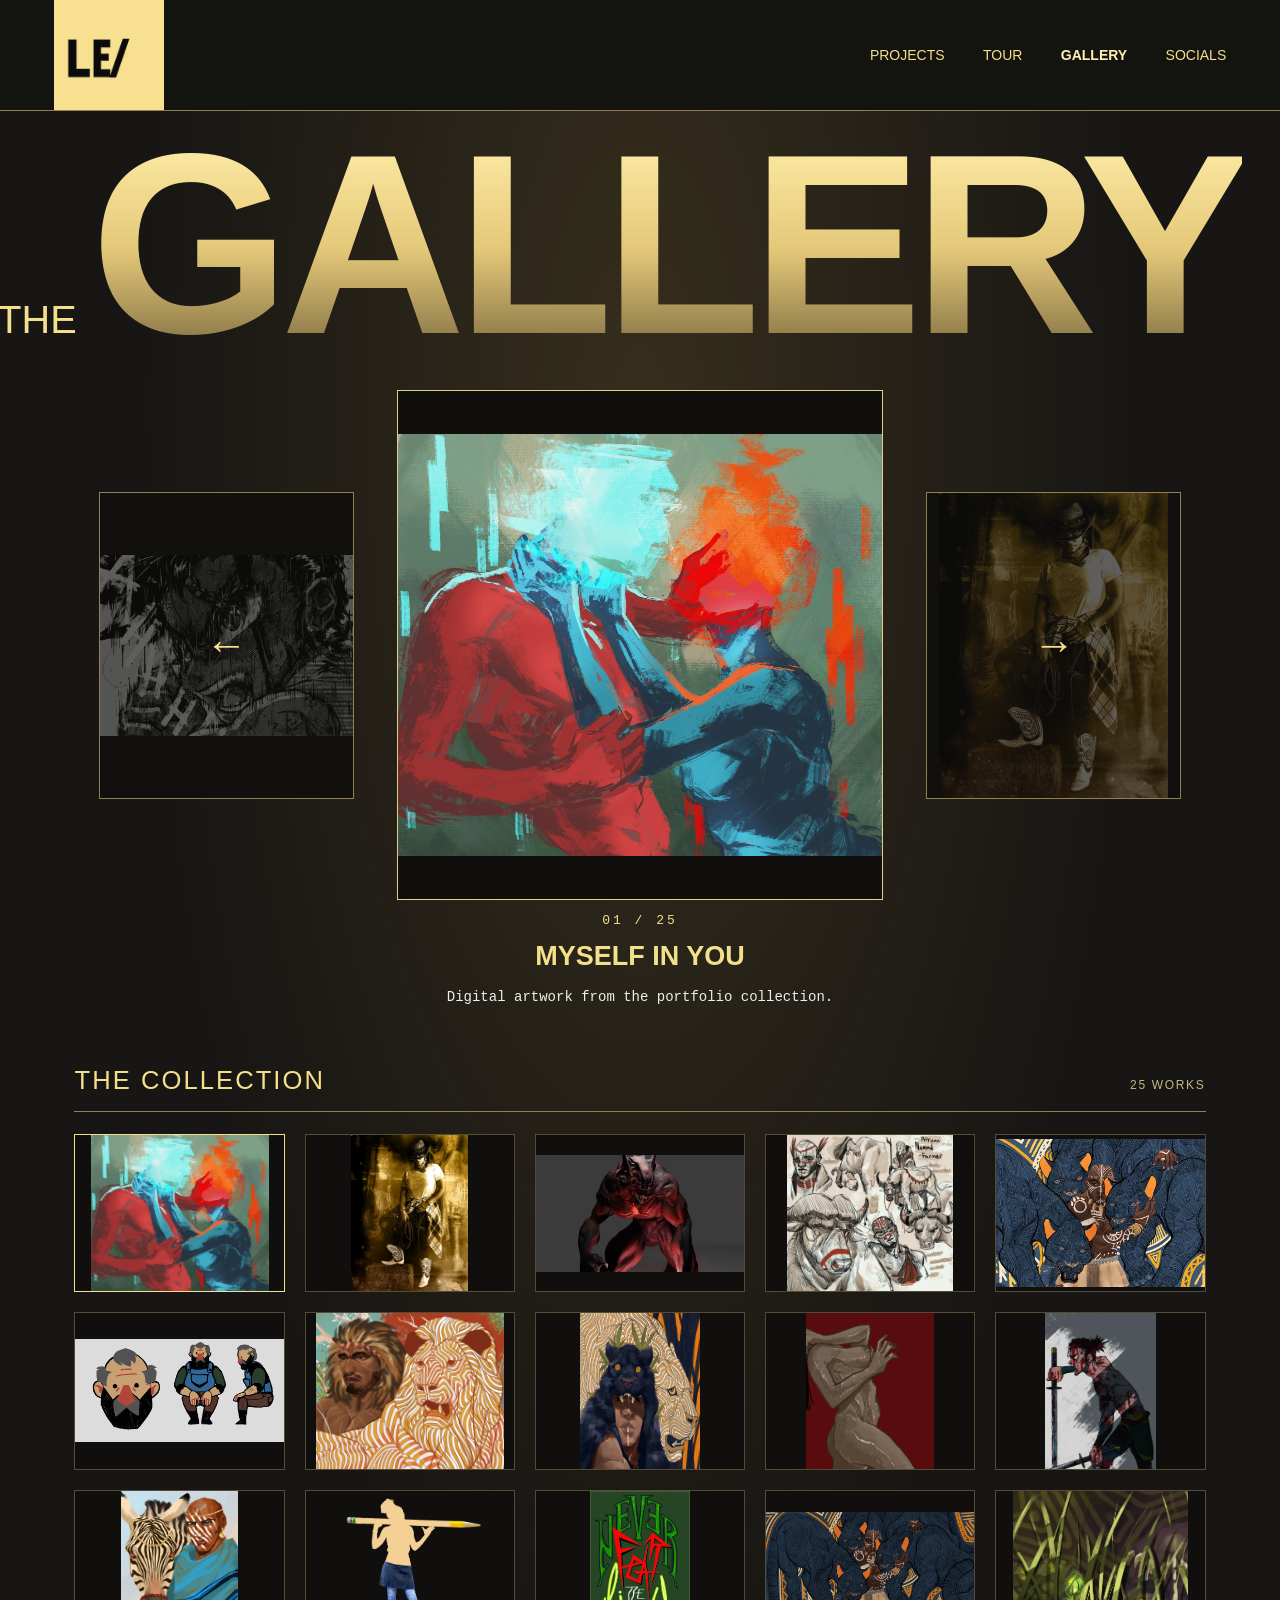
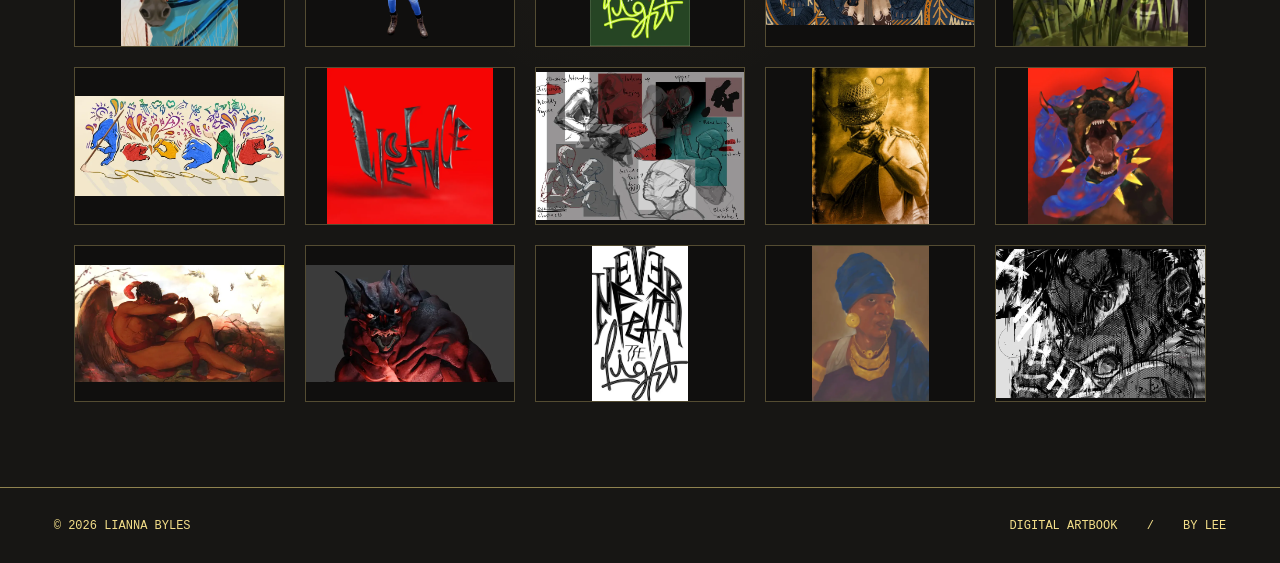
==== commit aad82cca: "Version stylesheet link in gallery.html Updated stylesheet link for versioning." ====
--- a/gallery.html
+++ b/gallery.html
@@ -13,8 +13,7 @@
 
   <title>The Gallery | Digital Artbook by Lee</title>
 
-  <link rel="stylesheet" href="style.css">
-  <link rel="stylesheet" href="assets/gallery.css">
+  <link rel="stylesheet" href="style.css?v=2">
 </head>
 
 <body class="gallery-page">
@@ -217,3 +216,4 @@
 
 </body>
 </html>
+
--- a/style.css
+++ b/style.css
@@ -1,211 +1,432 @@
+
 
 /* COLORS AND GLOBAL STYLES */
+
 :root {
+
     --bg: #171614;
+
     --gold: #f4df8a;
+
     --rule: #8f824f;
+
     --body: #eeeeee;
-}
+
+}
+
+
 
 * { box-sizing: border-box; }
 
+
+
 html { scroll-behavior: smooth; }
 
+
+
 body {
+
     margin: 0;
+
     background: var(--bg);
+
     color: var(--gold);
+
     font-family: Arial, Helvetica, sans-serif;
-}
+
+}
+
+
 
 a { color: inherit; text-decoration: none; }
+
 a:focus-visible { outline: 2px solid var(--gold); outline-offset: 7px; }
 
+
+
 /* NAVIGATION */
+
 .navbar {
+
     position: relative;
+
     z-index: 5;
+
     min-height: 78px;
+
     padding: 0 4.2%;
+
     display: flex;
+
     align-items: center;
+
     justify-content: space-between;
+
     border-bottom: 1px solid var(--rule);
+
     background: rgba(18,17,14,.6);
-}
+
+}
+
+
 
 .navbar nav { display: flex; gap: clamp(20px,3vw,52px); }
+
 .navbar a { font-family: "Arial Narrow",Arial,sans-serif; font-size: 14px; }
+
 .logo { font-weight: 800; padding: 27px 0; border-bottom: 1px solid var(--gold); }
 
+
+
 /* CINEMATIC BACKGROUND */
+
 .landing {
+
     position: relative;
+
     isolation: isolate;
+
     min-height: 780px;
+
     height: calc(100svh - 154px);
+
     max-height: 1050px;
+
     overflow: hidden;
+
     background:
+
         radial-gradient(ellipse at 30% 0%,rgba(190,150,65,.30),transparent 45%),
+
         radial-gradient(ellipse at 90% 35%,rgba(175,130,55,.22),transparent 50%),
+
         radial-gradient(ellipse at 50% 100%,rgba(125,90,40,.18),transparent 55%),
+
         var(--bg);
-}
+
+}
+
+
 
 /* TITLE BEHIND FIGURE */
+
 .hero-title {
+
     transform: scaleX(1.15);
+
     position: absolute;
+
     z-index: 1;
+
     top: 10%;
+
     left: 15%;
+
     width: 200%;
+
     margin: 0;
+
     white-space: nowrap;
+
     text-align: left;
+
     font-size: clamp(100px,12vw,310px);
+
     font-weight: 600;
+
     letter-spacing: -.065em;
+
     line-height: 1.1;
+
     background: linear-gradient(#ffedaa 10%,#e9ce72 57%,#75683b22 100%);
+
     background-clip: text;
+
     -webkit-background-clip: text;
+
     -webkit-text-fill-color: transparent;
-}
+
+}
+
 .hero-title span {
+
     display: block;
-}
+
+}
+
+
 
 /* TRANSPARENT FIGURE */
+
 .hero-image {
+
     position: absolute;
+
     z-index: 2;
+
     height: 130%;
+
     width: auto;
+
     max-width: none;
+
     left: 89%;
+
     bottom: -25%;
+
     transform: translateX(-50%);
+
     object-fit: contain;
+
     pointer-events: none;
-}
+
+}
+
+
 
 /* FEATURE LABEL */
+
 .feature-label {
+
     position: absolute;
+
     z-index: 3;
 
+
+
     top: 49%;
+
     left: 100%;
 
+
+
     font-family: monospace;
+
     color: var(--gold);
+
     text-align: center;
-}
+
+}
+
+
 
 .feature-label p {
+
     margin: 0;
+
     font-size: 40px;
+
     font-weight: bold;
+
     letter-spacing: 5px;
-}
+
+}
+
+
 
 .feature-label p span { font-size: 40px; font-weight: 200; }
+
 .feature-label small { font-size: 10px; }
 
+
+
 /* PROJECT, TOUR, GALLERY CARDS */
+
 .content-grid {
+
     position: absolute;
+
     z-index: 3;
+
     bottom: 7%;
+
     left: 4.4%;
+
     right: 4.4%;
+
     display: grid;
+
     grid-template-columns: repeat(3,1fr);
+
     gap: 2%;
-}
+
+}
+
+
 
 .content-card {
+
     position: relative;
+
     min-height: 160px;
+
     padding: 20px 28px;
+
     border: 1px solid var(--gold);
+
     background: rgba(17,16,14,.33);
+
     transition: background .2s ease;
+
     scroll-margin-top: 20px;
-}
+
+}
+
+
 
 .content-card:hover { background: rgba(41,37,28,.79); }
+
 .card-number { font: 14px monospace; }
 
+
+
 .content-card h2 {
+
     margin: 4px 0 8px;
+
     font-family: Impact,"Arial Narrow",Arial,sans-serif;
+
     font-size: 30px;
+
     letter-spacing: -.03em;
-}
+
+}
+
+
 
 .content-card p { margin: 0; color: var(--body); font: 14px/1.7 monospace; }
+
 .arrow { position: absolute; top: 12px; right: 24px; font-size: 38px; font-weight: 300; }
 
+
+
 /* FOOTER */
+
 footer {
+
     position: relative;
+
     z-index: 4;
+
     min-height: 76px;
+
     padding: 24px 4.2%;
+
     display: flex;
+
     justify-content: space-between;
+
     align-items: center;
+
     gap: 20px;
+
     border-top: 1px solid var(--rule);
+
     font: 12px monospace;
-}
+
+}
+
+
 
 .divider { margin: 0 22px; }
 
+
+
 /* TABLET */
+
 @media (max-width: 900px) {
+
     .navbar { min-height: 68px; }
+
     .navbar nav { gap: 18px; }
+
     .landing { min-height: 830px; height: auto; }
+
     .hero-title { top: 10%; font-size: 16vw; }
+
     .hero-image { height: 78%; left: 68%; bottom: 10%; }
+
     .feature-label { left: 6%; top: 40%; }
+
     .content-grid { bottom: 5%; gap: 12px; }
+
     .content-card { padding: 18px 14px; }
+
     .content-card h2 { font-size: 25px; }
+
     .content-card p { font-size: 12px; }
+
     .arrow { right: 12px; font-size: 28px; }
-}
+
+}
+
+
 
 /* MOBILE */
+
 @media (max-width: 600px) {
+
     .navbar { padding: 12px 5%; align-items: flex-start; gap: 20px; }
+
     .logo { padding: 7px 0; }
+
     .navbar nav { display: grid; grid-template-columns: repeat(2,auto); gap: 12px 22px; }
+
     .navbar a { font-size: 12px; }
 
+
+
     .landing { min-height: 1100px; }
+
     .hero-title { top: 4%; left: 3%; width: 94%; font-size: 16vw; letter-spacing: -.07em; }
+
     .hero-image { height: 52%; left: 75%; top: 1%; bottom: auto; }
+
     .feature-label { top: 43%; left: 7%; }
+
     .feature-label p { gap: 12px; }
 
+
+
     .content-grid { grid-template-columns: 1fr; bottom: 4%; gap: 14px; }
+
     .content-card { min-height: 135px; padding: 16px 22px; }
+
     .content-card h2 { font-size: 28px; }
+
     .content-card p { font-size: 13px; }
 
+
+
     footer { align-items: flex-start; flex-direction: column; font-size: 10px; }
-}
+
+}
+
+
 
 /* ACCESSIBILITY */
+
 @media (prefers-reduced-motion: reduce) {
+
     html { scroll-behavior: auto; }
+
     .content-card { transition: none; }
-}
+
+}
+
+
+
+
+
+
+
+
+
+
+
+
+
+
 
 
 
@@ -220,1667 +441,3566 @@
 
 
 /* =====================================
+
    GALLERY PAGE
+
    ===================================== */
 
+
+
 .gallery-page {
+
   background: #171614;
+
   color: #f4df8a;
-}
+
+}
+
+
 
 /* MAIN PAGE BACKGROUND */
+
 .gallery-main {
+
   min-height: calc(100svh - 154px);
+
   padding: 38px 4.4% 50px;
 
+
+
   background:
+
     radial-gradient(
+
       ellipse at 50% 15%,
+
       rgba(190, 150, 65, 0.19),
+
       transparent 55%
+
     ),
+
     #171614;
-}
+
+}
+
+
 
 /* LARGE TITLE */
+
 .gallery-heading {
+
     position: relative;
+
     z-index: 1;
 
+
+
     display: flex;
+
     align-items: baseline;
+
     justify-content: flex-end;
+
     gap: 14px;
 
+
+
     width: 100%;
+
     margin: 0 auto -45px;
+
     padding-right: 1%;
 
+
+
     border-bottom: 1px solid #8f824f;
-}
+
+}
+
+
 
 .gallery-heading span {
+
   font-family: Arial, sans-serif;
+
   font-size: clamp(30px, 4vw, 65px);
+
   font-weight: 300;
-}
+
+}
+
+
 
 .gallery-heading h1 {
+
   margin: 0;
 
+
+
   font-family: Impact, "Arial Narrow", Arial, sans-serif;
+
  font-size: clamp(100px, 14vw, 240px);
+
   font-weight: 600;
+
   letter-spacing: -0.045em;
+
   line-height: 1.05;
 
+
+
   background: linear-gradient(
+
     #ffedaa 10%,
+
     #e9ce72 57%,
+
     #75683b 100%
+
   );
 
+
+
   background-clip: text;
+
   -webkit-background-clip: text;
+
   -webkit-text-fill-color: transparent;
-}
+
+}
+
+
 
 /* THREE-COLUMN ARTWORK VIEWER */
+
 .gallery-viewer {
+
     position: relative;
+
 z-index: 2;
-margin-top: -80;
+
+margin-top: 0;
+
   display: grid;
+
   grid-template-columns: 1fr 3.2fr 1fr;
+
   align-items: center;
+
   gap: 3%;
 
+
+
   width: 100%;
+
   height: 440px;
-}
+
+}
+
+
 
 /* FEATURED ARTWORK */
+
 .gallery-feature {
+
   height: 100%;
+
   overflow: hidden;
 
+
+
   border: 1px solid #f4df8a;
+
   background: #11100e;
-}
+
+}
+
+
 
 .gallery-feature img {
+
     display: block;
+
     width: 100%;
+
     height: 100%;
+
     object-fit: cover;
+
     object-position: center;
+
     cursor: zoom-in;
-}
+
+}
+
+
 
 /* SIDE PREVIEWS */
+
 .gallery-side {
+
   position: relative;
+
   height: 85%;
+
+  padding: 0;
+
+  overflow: hidden;
+
+
+
+  border: 1px solid #8f824f;
+
+  background: #11100e;
+
+  color: #f4df8a;
+
+  cursor: pointer;
+
+}
+
+
+
+.gallery-side img {
+
+  display: block;
+
+  width: 100%;
+
+  height: 100%;
+
+  object-fit: cover;
+
+  opacity: 0.45;
+
+  transition: opacity 0.25s ease;
+
+}
+
+
+
+.gallery-side:hover img {
+
+  opacity: 0.8;
+
+}
+
+
+
+.gallery-arrow {
+
+  position: absolute;
+
+  top: 50%;
+
+  left: 50%;
+
+  transform: translate(-50%, -50%);
+
+
+
+  font-size: 55px;
+
+  text-shadow: 0 2px 12px #000;
+
+  pointer-events: none;
+
+}
+
+
+
+/* ARTWORK DESCRIPTION */
+
+.gallery-information {
+
+  max-width: 650px;
+
+  margin: 28px auto 0;
+
+  text-align: center;
+
+}
+
+
+
+.gallery-counter {
+
+  font: 13px monospace;
+
+  letter-spacing: 3px;
+
+}
+
+
+
+.gallery-information h2 {
+
+  margin: 8px 0;
+
+  font-size: 27px;
+
+  text-transform: uppercase;
+
+}
+
+
+
+.gallery-information > p:last-child {
+
+  color: #eeeeee;
+
+  font: 14px/1.7 monospace;
+
+}
+
+
+
+/* TABLET */
+
+@media (max-width: 900px) {
+
+  .gallery-viewer {
+
+    height: 380px;
+
+    grid-template-columns: 1fr 2.5fr 1fr;
+
+    gap: 12px;
+
+  }
+
+}
+
+
+
+/* MOBILE */
+
+@media (max-width: 600px) {
+
+  .gallery-main {
+
+    padding: 35px 5% 50px;
+
+  }
+
+
+
+  .gallery-heading {
+
+    gap: 8px;
+
+    margin-bottom: 25px;
+
+  }
+
+
+
+  .gallery-heading span {
+
+    font-size: 25px;
+
+  }
+
+
+
+  .gallery-heading h1 {
+
+    font-size: clamp(52px, 13vw, 80px);
+
+  }
+
+
+
+  .gallery-viewer {
+
+    grid-template-columns: 44px minmax(0, 1fr) 44px;
+
+    gap: 8px;
+
+    height: 350px;
+
+  }
+
+
+
+  .gallery-side {
+
+    height: 75%;
+
+  }
+
+
+
+  .gallery-arrow {
+
+    font-size: 28px;
+
+  }
+
+
+
+  .gallery-information {
+
+    margin-top: 25px;
+
+  }
+
+
+
+  .gallery-information h2 {
+
+    font-size: 22px;
+
+  }
+
+}
+
+ /* FULLSCREEN ARTWORK VIEWER */
+
+.art-lightbox[hidden] {
+
+    display: none;
+
+}
+
+
+
+.art-lightbox {
+
+    position: fixed;
+
+    inset: 0;
+
+    z-index: 9999;
+
+
+
+    display: flex;
+
+    align-items: center;
+
+    justify-content: center;
+
+
+
+    padding: 50px 25px;
+
+    background: rgba(0, 0, 0, 0.95);
+
+}
+
+
+
+.art-lightbox img {
+
+    display: block;
+
+    max-width: 95vw;
+
+    max-height: 90vh;
+
+    width: auto;
+
+    height: auto;
+
+    object-fit: contain;
+
+}
+
+
+
+.lightbox-close {
+
+    position: absolute;
+
+    top: 18px;
+
+    right: 28px;
+
+
+
+    border: none;
+
+    background: transparent;
+
+    color: #f4df8a;
+
+
+
+    font-size: 45px;
+
+    cursor: pointer;
+
+    z-index: 2;
+
+}
+
+
+
+/* =====================================
+
+   ACTIVE NAVIGATION INDICATOR
+
+   ===================================== */
+
+
+
+.navbar a {
+
+    position: relative;
+
+}
+
+
+
+/* Gold underline */
+
+.navbar a[aria-current="page"]::after {
+
+    content: "";
+
+    position: absolute;
+
+    bottom: -12px;
+
+    left: 0;
+
+    width: 100%;
+
+    height: 2px;
+
+
+
+    background: #f4df8a;
+
+    box-shadow:
+
+        0 0 8px rgba(244, 223, 138, 0.8),
+
+        0 0 18px rgba(244, 223, 138, 0.4);
+
+}
+
+
+
+/* Brighten active tab */
+
+.navbar a[aria-current="page"] {
+
+    color: #fff0b0;
+
+    font-weight: 700;
+
+}
+
+
+
+/* Hover effect for other tabs */
+
+.navbar nav a:hover {
+
+    color: #fff0b0;
+
+    text-shadow: 0 0 8px rgba(244, 223, 138, 0.6);
+
+}
+
+
+
+/* ACTIVE NAVIGATION FOR ALL TABS */
+
+
+
+.navbar a {
+
+    position: relative;
+
+    transition: color 0.2s ease;
+
+}
+
+
+
+.navbar a.active {
+
+    color: #fff0b0;
+
+    font-weight: 700;
+
+}
+
+
+
+.navbar a.active::after {
+
+    content: "";
+
+    position: absolute;
+
+    bottom: -12px;
+
+    left: 0;
+
+    width: 100%;
+
+    height: 2px;
+
+    background: #f4df8a;
+
+
+
+    box-shadow:
+
+        0 0 8px rgba(244, 223, 138, 0.8),
+
+        0 0 18px rgba(244, 223, 138, 0.4);
+
+}
+
+
+
+/* Remove original HOME underline */
+
+.navbar .logo {
+
+    border-bottom: none;
+
+}
+
+
+
+/* Prevent duplicate active indicators */
+
+.navbar a[aria-current="page"]::after {
+
+    display: none;
+
+}
+
+
+
+
+
+/* ========================================
+
+   THE TOUR — SCREENSHOT REFERENCE LAYOUT
+
+   ======================================== */
+
+
+
+.tour-page {
+
+  background: #171614;
+
+  color: #f4df8a;
+
+}
+
+
+
+.tour-page .tour-main {
+
+  max-width: 1600px;
+
+  margin: 0 auto;
+
+  padding: 38px 4% 50px;
+
+}
+
+
+
+/* LARGE IMAGE LEFT, DESCRIPTION RIGHT */
+
+.tour-page .tour-layout {
+
+  display: grid;
+
+  grid-template-columns: 59% 41%;
+
+  gap: 0;
+
+  align-items: stretch;
+
+  border-top: 1px solid #8f824f;
+
+  padding-top: 25px;
+
+}
+
+
+
+/* MAIN IMAGE */
+
+.tour-page .tour-feature {
+
+  position: relative;
+
+  min-width: 0;
+
+  height: min(69vw, 760px);
+
+  max-height: 760px;
+
+  overflow: hidden;
+
+  background: #171614;
+
+}
+
+
+
+.tour-page .tour-feature > img {
+
+  display: block;
+
+  width: 100%;
+
+  height: 100%;
+
+  object-fit: cover;
+
+  object-position: center;
+
+
+
+  /* GENTLE RIGHT-EDGE TRANSPARENCY */
+
+  -webkit-mask-image: linear-gradient(
+
+    to right,
+
+    #000 0%,
+
+    #000 67%,
+
+    rgba(0, 0, 0, 0.85) 79%,
+
+    rgba(0, 0, 0, 0.45) 92%,
+
+    transparent 100%
+
+  );
+
+
+
+  mask-image: linear-gradient(
+
+    to right,
+
+    #000 0%,
+
+    #000 67%,
+
+    rgba(0, 0, 0, 0.85) 79%,
+
+    rgba(0, 0, 0, 0.45) 92%,
+
+    transparent 100%
+
+  );
+
+}
+
+
+
+.tour-page .tour-enlarge {
+
+  position: absolute;
+
+  right: 10%;
+
+  bottom: 22px;
+
+  z-index: 2;
+
+  width: 42px;
+
+  height: 42px;
+
+  border: 1px solid rgba(244, 223, 138, 0.45);
+
+  border-radius: 50%;
+
+  background: rgba(15, 14, 13, 0.7);
+
+  color: #f4df8a;
+
+  font-size: 25px;
+
+  cursor: pointer;
+
+  transition: background 0.2s ease;
+
+}
+
+
+
+.tour-page .tour-enlarge:hover {
+
+  background: rgba(55, 47, 29, 0.9);
+
+}
+
+
+
+/* RIGHT CONTENT */
+
+.tour-page .tour-content {
+
+  display: flex;
+
+  flex-direction: column;
+
+  justify-content: center;
+
+  gap: 26px;
+
+  min-width: 0;
+
+  padding: 30px 0 25px 12px;
+
+}
+
+
+
+.tour-page .tour-eyebrow {
+
+  margin: 0 0 16px;
+
+  font-size: 12px;
+
+  letter-spacing: 0.025em;
+
+}
+
+
+
+.tour-page .tour-text h1 {
+
+  margin: 0;
+
+  font-family: Impact, "Arial Narrow", Arial, sans-serif;
+
+  font-size: clamp(48px, 5vw, 90px);
+
+  font-weight: 500;
+
+  letter-spacing: 0.005em;
+
+  line-height: 1.05;
+
+  color: #f4df8a;
+
+}
+
+
+
+.tour-page .tour-divider {
+
+  height: 1px;
+
+  width: 100%;
+
+  margin: 25px 0;
+
+  background: #8f824f;
+
+}
+
+
+
+.tour-page .tour-description {
+
+  max-width: 440px;
+
+  margin: 0;
+
+  color: #eeeeee;
+
+  font-size: 16px;
+
+  line-height: 1.65;
+
+}
+
+
+
+.tour-page .tour-medium {
+
+  margin: 18px 0 0;
+
+  color: #aaa69d;
+
+  font-size: 12px;
+
+  letter-spacing: 0.025em;
+
+}
+
+
+
+/* SMALL ARTWORK PREVIEW */
+
+.tour-page .tour-next-preview {
+
+  display: block;
+
+  width: 100%;
+
+  padding: 0;
+
+  border: none;
+
+  background: transparent;
+
+  color: #f4df8a;
+
+  text-align: left;
+
+  cursor: pointer;
+
+}
+
+
+
+.tour-page .tour-next-preview img {
+
+  display: block;
+
+  width: 100%;
+
+  aspect-ratio: 1.8 / 1;
+
+  object-fit: cover;
+
+  border: 1px solid #8f824f;
+
+  padding: 4px;
+
+  transition: opacity 0.2s ease;
+
+}
+
+
+
+.tour-page .tour-next-preview:hover img {
+
+  opacity: 0.85;
+
+}
+
+
+
+.tour-page .tour-next-preview span {
+
+  display: block;
+
+  margin-top: 12px;
+
+  font-size: 15px;
+
+  letter-spacing: 0.01em;
+
+}
+
+
+
+/* VISIBLE ARROW NAVIGATION */
+
+.tour-page .tour-navigation {
+
+  display: flex;
+
+  align-items: center;
+
+  justify-content: space-between;
+
+  gap: 20px;
+
+  padding: 24px 0;
+
+  border-bottom: 1px solid #8f824f;
+
+}
+
+
+
+.tour-page #tour-counter {
+
+  font-size: 15px;
+
+  letter-spacing: 2px;
+
+}
+
+
+
+.tour-page .tour-navigation-buttons {
+
+  display: flex;
+
+  align-items: center;
+
+  gap: 16px;
+
+}
+
+
+
+.tour-page .tour-navigation-buttons button {
+
+  width: 54px;
+
+  height: 54px;
+
+  border: 1px solid #8f824f;
+
+  border-radius: 50%;
+
+  background: transparent;
+
+  color: #f4df8a;
+
+  font-size: 28px;
+
+  cursor: pointer;
+
+  transition: background 0.2s ease;
+
+}
+
+
+
+.tour-page .tour-navigation-buttons button:hover {
+
+  background: rgba(244, 223, 138, 0.13);
+
+}
+
+
+
+.tour-page .tour-navigation-line {
+
+  width: 80px;
+
+  height: 1px;
+
+  background: #8f824f;
+
+}
+
+
+
+/* FOOTER */
+
+.tour-page .tour-footer {
+
+  display: flex;
+
+  justify-content: space-between;
+
+  gap: 16px;
+
+  padding: 25px 4%;
+
+  border-top: 1px solid #8f824f;
+
+  color: #aaa69d;
+
+  font-size: 11px;
+
+  letter-spacing: 1px;
+
+}
+
+
+
+/* FULLSCREEN VIEWER */
+
+.tour-page .tour-lightbox[hidden] {
+
+  display: none;
+
+}
+
+
+
+.tour-page .tour-lightbox {
+
+  position: fixed;
+
+  inset: 0;
+
+  z-index: 9999;
+
+  display: flex;
+
+  justify-content: center;
+
+  align-items: center;
+
+  padding: 45px;
+
+  background: rgba(10, 9, 8, 0.96);
+
+}
+
+
+
+.tour-page .tour-lightbox img {
+
+  max-width: 95vw;
+
+  max-height: 90vh;
+
+  width: auto;
+
+  height: auto;
+
+  object-fit: contain;
+
+}
+
+
+
+.tour-page .tour-close {
+
+  position: absolute;
+
+  top: 16px;
+
+  right: 30px;
+
+  border: none;
+
+  background: transparent;
+
+  color: #f4df8a;
+
+  font-size: 42px;
+
+  cursor: pointer;
+
+}
+
+
+
+/* TABLET */
+
+@media (max-width: 900px) {
+
+  .tour-page .tour-layout {
+
+    grid-template-columns: 56% 44%;
+
+  }
+
+
+
+  .tour-page .tour-feature {
+
+    height: 620px;
+
+  }
+
+
+
+  .tour-page .tour-content {
+
+    padding-left: 8px;
+
+  }
+
+
+
+  .tour-page .tour-description {
+
+    font-size: 14px;
+
+  }
+
+}
+
+
+
+/* MOBILE */
+
+@media (max-width: 650px) {
+
+  .tour-page .tour-main {
+
+    padding: 25px 5% 35px;
+
+  }
+
+
+
+  .tour-page .tour-layout {
+
+    grid-template-columns: 1fr;
+
+  }
+
+
+
+  .tour-page .tour-feature {
+
+    height: 440px;
+
+  }
+
+
+
+  .tour-page .tour-feature > img {
+
+    -webkit-mask-image: linear-gradient(
+
+      to bottom,
+
+      #000 0%,
+
+      #000 75%,
+
+      transparent 100%
+
+    );
+
+
+
+    mask-image: linear-gradient(
+
+      to bottom,
+
+      #000 0%,
+
+      #000 75%,
+
+      transparent 100%
+
+    );
+
+  }
+
+
+
+  .tour-page .tour-content {
+
+    padding: 10px 0 20px;
+
+  }
+
+
+
+  .tour-page .tour-text h1 {
+
+    font-size: 65px;
+
+  }
+
+
+
+  .tour-page .tour-next-preview {
+
+    max-width: 280px;
+
+    align-self: flex-end;
+
+  }
+
+
+
+  .tour-page .tour-navigation-buttons {
+
+    gap: 9px;
+
+  }
+
+
+
+  .tour-page .tour-navigation-buttons button {
+
+    width: 43px;
+
+    height: 43px;
+
+    font-size: 23px;
+
+  }
+
+
+
+  .tour-page .tour-navigation-line {
+
+    width: 35px;
+
+  }
+
+
+
+  .tour-page .tour-footer {
+
+    flex-direction: column;
+
+  }
+
+}
+
+
+
+/* TOUR IMAGE DISPLAY */
+
+.tour-page .tour-feature > img {
+
+  object-fit: contain;
+
+  object-position: center;
+
+}
+
+
+
+.tour-page .tour-next-preview img {
+
+  object-fit: contain;
+
+  background: #171614;
+
+}
+
+
+
+/* ====================================
+
+   SMOOTH TOUR CROSSFADE
+
+   ==================================== */
+
+
+
+.tour-page .tour-image-stack {
+
+  position: relative;
+
+  width: 100%;
+
+  height: 100%;
+
+  overflow: hidden;
+
+
+
+  /* Preserve the right-edge transparency */
+
+  -webkit-mask-image: linear-gradient(
+
+    to right,
+
+    black 0%,
+
+    black 67%,
+
+    rgba(0, 0, 0, 0.85) 79%,
+
+    rgba(0, 0, 0, 0.45) 92%,
+
+    transparent 100%
+
+  );
+
+
+
+  mask-image: linear-gradient(
+
+    to right,
+
+    black 0%,
+
+    black 67%,
+
+    rgba(0, 0, 0, 0.85) 79%,
+
+    rgba(0, 0, 0, 0.45) 92%,
+
+    transparent 100%
+
+  );
+
+}
+
+
+
+.tour-page .tour-image-stack .tour-slide {
+
+  position: absolute;
+
+  inset: 0;
+
+  display: block;
+
+  width: 100%;
+
+  height: 100%;
+
+  object-fit: contain;
+
+  object-position: center;
+
+
+
+  opacity: 0;
+
+  transition: opacity 1.8s ease-in-out;
+
+
+
+  /* Fade is now applied to the stack instead */
+
+  -webkit-mask-image: none;
+
+  mask-image: none;
+
+}
+
+
+
+.tour-page .tour-image-stack .tour-slide-active {
+
+  opacity: 1;
+
+}
+
+
+
+/* Mobile: fade toward the bottom */
+
+@media (max-width: 650px) {
+
+  .tour-page .tour-image-stack {
+
+    -webkit-mask-image: linear-gradient(
+
+      to bottom,
+
+      black 0%,
+
+      black 75%,
+
+      transparent 100%
+
+    );
+
+
+
+    mask-image: linear-gradient(
+
+      to bottom,
+
+      black 0%,
+
+      black 75%,
+
+      transparent 100%
+
+    );
+
+  }
+
+}
+
+
+
+@media (prefers-reduced-motion: reduce) {
+
+  .tour-page .tour-image-stack .tour-slide {
+
+    transition: none;
+
+  }
+
+}
+
+
+
+
+
+/* ==========================================
+
+   THE TOUR — FINAL CINEMATIC DESIGN
+
+   Matches approved visual reference
+
+   ========================================== */
+
+
+
+/* MAIN PAGE */
+
+.tour-page .tour-main {
+
+  position: relative;
+
+  isolation: isolate;
+
+
+
+  width: 100%;
+
+  max-width: 1800px;
+
+  margin: 0 auto;
+
+
+
+  padding: 0 4.2% 50px;
+
+  overflow: hidden;
+
+}
+
+
+
+/* LARGE GOLD TITLE ACROSS THE TOP */
+
+.tour-page .tour-background-heading {
+
+  position: relative;
+
+  z-index: 0;
+
+
+
+  display: block;
+
+  width: 100%;
+
+
+
+  margin: 10px 0 -75px;
+
+  padding: 0;
+
+
+
+  font-family: Impact, "Arial Narrow", Arial, sans-serif;
+
+  font-size: clamp(120px, 20vw, 350px);
+
+  font-weight: 600;
+
+  line-height: 0.95;
+
+  letter-spacing: -0.055em;
+
+
+
+  text-align: right;
+
+  white-space: nowrap;
+
+
+
+  background: linear-gradient(
+
+    to bottom,
+
+    #fff0b4 0%,
+
+    #f4df8a 30%,
+
+    #d4bb70 48%,
+
+    rgba(143, 130, 79, 0.55) 70%,
+
+    rgba(23, 22, 20, 0) 100%
+
+  );
+
+
+
+  -webkit-background-clip: text;
+
+  background-clip: text;
+
+  -webkit-text-fill-color: transparent;
+
+
+
+  pointer-events: none;
+
+  user-select: none;
+
+}
+
+
+
+/* FEATURE IMAGE + DESCRIPTION */
+
+.tour-page .tour-layout {
+
+  position: relative;
+
+  z-index: 1;
+
+
+
+  display: grid;
+
+  grid-template-columns: minmax(0, 62%) minmax(0, 38%);
+
+  gap: 0;
+
+
+
+  align-items: start;
+
+  padding-top: 0;
+
+  border-top: none;
+
+}
+
+
+
+/* MAIN IMAGE */
+
+.tour-page .tour-feature {
+
+  position: relative;
+
+  width: 100%;
+
+  height: clamp(500px, 48vw, 780px);
+
+  overflow: hidden;
+
+}
+
+
+
+/* KEEP IMAGE FULLY VISIBLE */
+
+.tour-page .tour-image-stack {
+
+  position: relative;
+
+  width: 100%;
+
+  height: 100%;
+
+  overflow: hidden;
+
+
+
+  -webkit-mask-image: linear-gradient(
+
+    to right,
+
+    #000 0%,
+
+    #000 75%,
+
+    rgba(0, 0, 0, 0.95) 82%,
+
+    rgba(0, 0, 0, 0.6) 93%,
+
+    transparent 100%
+
+  );
+
+
+
+  mask-image: linear-gradient(
+
+    to right,
+
+    #000 0%,
+
+    #000 75%,
+
+    rgba(0, 0, 0, 0.95) 82%,
+
+    rgba(0, 0, 0, 0.6) 93%,
+
+    transparent 100%
+
+  );
+
+}
+
+
+
+/* IMAGE CROSSFADE — KEEP EXISTING SLIDESHOW */
+
+.tour-page .tour-image-stack .tour-slide {
+
+  position: absolute;
+
+  inset: 0;
+
+
+
+  display: block;
+
+  width: 100%;
+
+  height: 100%;
+
+
+
+  object-fit: contain;
+
+  object-position: center;
+
+
+
+  opacity: 0;
+
+  transition: opacity 1.8s ease-in-out;
+
+}
+
+
+
+.tour-page .tour-image-stack .tour-slide-active {
+
+  opacity: 1;
+
+}
+
+
+
+/* RIGHT CONTENT */
+
+.tour-page .tour-content {
+
+  position: relative;
+
+  z-index: 2;
+
+
+
+  display: flex;
+
+  flex-direction: column;
+
+  justify-content: flex-start;
+
+  gap: 24px;
+
+
+
+  min-width: 0;
+
+  padding: 65px 0 20px 34px;
+
+}
+
+
+
+/* FEATURED TITLE */
+
+.tour-page .tour-featured-heading {
+
+  margin: 0;
+
+
+
+  font-family: Impact, "Arial Narrow", Arial, sans-serif;
+
+  font-size: clamp(55px, 5.2vw, 95px);
+
+  font-weight: 500;
+
+  line-height: 1;
+
+  letter-spacing: -0.015em;
+
+
+
+  color: #f4df8a;
+
+}
+
+
+
+/* EYEBROW TEXT */
+
+.tour-page .tour-eyebrow {
+
+  margin: 0 0 10px;
+
+  font-size: 12px;
+
+  letter-spacing: 0.03em;
+
+}
+
+
+
+/* GOLD DIVIDER */
+
+.tour-page .tour-divider {
+
+  width: 100%;
+
+  height: 1px;
+
+  margin: 24px 0;
+
+  background: #8f824f;
+
+}
+
+
+
+/* ART DESCRIPTION */
+
+.tour-page .tour-description {
+
+  max-width: 450px;
+
+  margin: 0;
+
+  color: #eeeeee;
+
+  font-size: 15px;
+
+  line-height: 1.7;
+
+}
+
+
+
+/* NEXT ARTWORK PREVIEW */
+
+.tour-page .tour-next-preview {
+
+  width: 100%;
+
+  margin-top: 4px;
+
+}
+
+
+
+.tour-page .tour-next-preview img {
+
+  width: 100%;
+
+  aspect-ratio: 1.9 / 1;
+
+  object-fit: contain;
+
+  background: #171614;
+
+}
+
+
+
+/* NAVIGATION BELOW ARTWORK */
+
+.tour-page .tour-navigation {
+
+  position: relative;
+
+  z-index: 2;
+
+  margin-top: 5px;
+
+}
+
+
+
+/* ==========================================
+
+   TABLET
+
+   ========================================== */
+
+
+
+@media (max-width: 900px) {
+
+  .tour-page .tour-background-heading {
+
+    font-size: 19vw;
+
+    margin-bottom: -35px;
+
+  }
+
+
+
+  .tour-page .tour-layout {
+
+    grid-template-columns: 56% 44%;
+
+  }
+
+
+
+  .tour-page .tour-feature {
+
+    height: 600px;
+
+  }
+
+
+
+  .tour-page .tour-content {
+
+    padding: 45px 0 20px 20px;
+
+  }
+
+
+
+  .tour-page .tour-featured-heading {
+
+    font-size: clamp(45px, 6vw, 70px);
+
+  }
+
+}
+
+
+
+/* ==========================================
+
+   MOBILE
+
+   ========================================== */
+
+
+
+@media (max-width: 650px) {
+
+  .tour-page .tour-main {
+
+    padding: 15px 5% 35px;
+
+  }
+
+
+
+  .tour-page .tour-background-heading {
+
+    font-size: 19vw;
+
+    letter-spacing: -0.055em;
+
+    text-align: center;
+
+    margin: 10px 0 15px;
+
+  }
+
+
+
+  .tour-page .tour-layout {
+
+    grid-template-columns: 1fr;
+
+  }
+
+
+
+  .tour-page .tour-feature {
+
+    height: 440px;
+
+  }
+
+
+
+  .tour-page .tour-image-stack {
+
+    -webkit-mask-image: linear-gradient(
+
+      to bottom,
+
+      black 0%,
+
+      black 82%,
+
+      transparent 100%
+
+    );
+
+
+
+    mask-image: linear-gradient(
+
+      to bottom,
+
+      black 0%,
+
+      black 82%,
+
+      transparent 100%
+
+    );
+
+  }
+
+
+
+  .tour-page .tour-content {
+
+    padding: 20px 0;
+
+  }
+
+
+
+  .tour-page .tour-featured-heading {
+
+    font-size: 65px;
+
+  }
+
+}
+
+
+
+@media (prefers-reduced-motion: reduce) {
+
+  .tour-page .tour-image-stack .tour-slide {
+
+    transition: none;
+
+  }
+
+}
+
+
+
+
+
+/* ==========================================
+
+   TOUR PAGE — LAYOUT REFINEMENTS
+
+   ========================================== */
+
+
+
+/* Move the right column farther right */
+
+.tour-page .tour-layout {
+
+  grid-template-columns: 62% 38%;
+
+  column-gap: 0;
+
+}
+
+
+
+/* Push description and preview right */
+
+.tour-page .tour-content {
+
+  padding-left: 45px;
+
+  padding-right: 0;
+
+}
+
+
+
+/* Let the image fill its area naturally */
+
+.tour-page .tour-feature {
+
+  overflow: hidden;
+
+}
+
+
+
+/* Maintain the original image proportions */
+
+.tour-page .tour-image-stack .tour-slide {
+
+  object-fit: contain;
+
+  object-position: center;
+
+}
+
+
+
+/* Softer right-edge fade without harsh cutoff */
+
+.tour-page .tour-image-stack {
+
+  -webkit-mask-image: linear-gradient(
+
+    to right,
+
+    black 0%,
+
+    black 78%,
+
+    rgba(0, 0, 0, 0.95) 86%,
+
+    rgba(0, 0, 0, 0.65) 95%,
+
+    rgba(0, 0, 0, 0.25) 100%
+
+  );
+
+
+
+  mask-image: linear-gradient(
+
+    to right,
+
+    black 0%,
+
+    black 78%,
+
+    rgba(0, 0, 0, 0.95) 86%,
+
+    rgba(0, 0, 0, 0.65) 95%,
+
+    rgba(0, 0, 0, 0.25) 100%
+
+  );
+
+}
+
+
+
+/* New smaller heading */
+
+.tour-page .tour-featured-heading {
+
+  margin: 0;
+
+  font-family: Impact, "Arial Narrow", Arial, sans-serif;
+
+  font-size: clamp(45px, 5vw, 85px);
+
+  font-weight: 500;
+
+  line-height: 1;
+
+  letter-spacing: 0.005em;
+
+  color: #f4df8a;
+
+}
+
+
+
+/* Keep description and preview aligned */
+
+.tour-page .tour-text,
+
+.tour-page .tour-next-preview {
+
+  width: 100%;
+
+}
+
+
+
+/* Tablet */
+
+@media (max-width: 900px) {
+
+  .tour-page .tour-layout {
+
+    grid-template-columns: 56% 44%;
+
+  }
+
+
+
+  .tour-page .tour-content {
+
+    padding-left: 20px;
+
+  }
+
+}
+
+
+
+/* Mobile */
+
+@media (max-width: 650px) {
+
+  .tour-page .tour-layout {
+
+    grid-template-columns: 1fr;
+
+  }
+
+
+
+  .tour-page .tour-content {
+
+    padding: 15px 0 20px;
+
+  }
+
+
+
+  .tour-page .tour-featured-heading {
+
+    font-size: clamp(50px, 12vw, 75px);
+
+  }
+
+
+
+  .tour-page .tour-image-stack {
+
+    -webkit-mask-image: linear-gradient(
+
+      to bottom,
+
+      black 0%,
+
+      black 80%,
+
+      transparent 100%
+
+    );
+
+
+
+    mask-image: linear-gradient(
+
+      to bottom,
+
+      black 0%,
+
+      black 80%,
+
+      transparent 100%
+
+    );
+
+  }
+
+}
+
+/* MOVE LARGE TOUR HEADING FARTHER RIGHT */
+
+
+
+.tour-page .tour-background-heading {
+
+    left: 44%;
+
+    right: auto;
+
+    width: max-content;
+
+
+
+    text-align: left;
+
+    font-size: clamp(100px, 12vw, 205px);
+
+    white-space: nowrap;
+
+    letter-spacing: -0.045em;
+
+}
+
+
+
+/* Prevent heading from creating horizontal scrolling */
+
+.tour-page .tour-main {
+
+    overflow-x: clip;
+
+}
+
+
+
+/* Keep heading readable on mobile */
+
+@media (max-width: 650px) {
+
+    .tour-page .tour-background-heading {
+
+        left: 18%;
+
+        font-size: clamp(65px, 15vw, 105px);
+
+    }
+
+}
+
+/* ==========================================
+
+   THE TOUR — LARGER BACKGROUND HEADING
+
+   ========================================== */
+
+
+
+.tour-page .tour-background-heading {
+
+    top: 32px;
+
+    left: 43%;
+
+    right: 2%;
+
+
+
+    width: 55%;
+
+    margin: 0;
+
+
+
+    font-family: Impact, "Arial Narrow", Arial, sans-serif;
+
+    font-size: clamp(100px, 12vw, 210px);
+
+    font-weight: 500;
+
+    line-height: 0.88;
+
+    letter-spacing: -0.055em;
+
+
+
+    white-space: nowrap;
+
+    text-align: left;
+
+
+
+    /* Gold fading downward */
+
+    background: linear-gradient(
+
+        to bottom,
+
+        #fff0b4 0%,
+
+        #f4df8a 35%,
+
+        #b6a064 65%,
+
+        rgba(143, 130, 79, 0.05) 100%
+
+    );
+
+
+
+    -webkit-background-clip: text;
+
+    background-clip: text;
+
+    -webkit-text-fill-color: transparent;
+
+}
+
+
+
+/* Keep the main composition layered above the title */
+
+.tour-page .tour-layout {
+
+    position: relative;
+
+    z-index: 1;
+
+}
+
+
+
+/* Prevent sideways scrolling */
+
+.tour-page .tour-main {
+
+    overflow-x: clip;
+
+}
+
+
+
+/* Mobile */
+
+@media (max-width: 650px) {
+
+    .tour-page .tour-background-heading {
+
+        top: 25px;
+
+        left: 5%;
+
+        right: 5%;
+
+        width: 90%;
+
+        font-size: clamp(65px, 15vw, 105px);
+
+        letter-spacing: -0.05em;
+
+    }
+
+}
+
+
+
+/* =========================================
+
+   PROJECTS — PORTFOLIO SELECTION PAGE
+
+   ========================================= */
+
+
+
+.projects-page {
+
+  background: #171614;
+
+  color: #f4df8a;
+
+}
+
+
+
+.selection-main {
+
+  max-width: 1700px;
+
+  margin: 0 auto;
+
+  padding: 42px 4.2% 80px;
+
+  overflow: hidden;
+
+}
+
+
+
+/* PAGE INTRO */
+
+
+
+.selection-intro {
+
+  position: relative;
+
+  z-index: 2;
+
+}
+
+
+
+.selection-kicker {
+
+  margin: 0 0 12px;
+
+  font: 12px monospace;
+
+  letter-spacing: 2px;
+
+  color: #c7b878;
+
+}
+
+
+
+.selection-intro h1 {
+
+  margin: 0;
+
+  font-family: Impact, "Arial Narrow", Arial, sans-serif;
+
+  font-size: clamp(85px, 11vw, 185px);
+
+  line-height: 0.95;
+
+  letter-spacing: -0.045em;
+
+  font-weight: 500;
+
+
+
+  background: linear-gradient(
+
+    to bottom,
+
+    #ffedaa 5%,
+
+    #e9ce72 60%,
+
+    #817044 100%
+
+  );
+
+
+
+  -webkit-background-clip: text;
+
+  background-clip: text;
+
+  -webkit-text-fill-color: transparent;
+
+}
+
+
+
+/* MAIN LAYERED COMPOSITION */
+
+
+
+.selection-composition {
+
+  position: relative;
+
+  min-height: 670px;
+
+  margin-top: 8px;
+
+}
+
+
+
+/* FEATURED ARTWORK */
+
+
+
+.selection-feature {
+
+  position: absolute;
+
+  top: 0;
+
+  left: 0;
+
+  width: 55%;
+
+  height: 440px;
+
+  overflow: hidden;
+
+
+
+  background: linear-gradient(
+
+    135deg,
+
+    #b8a568,
+
+    #6c603e 70%,
+
+    #171614
+
+  );
+
+}
+
+
+
+.selection-feature img {
+
+  display: block;
+
+  width: 100%;
+
+  height: 100%;
+
+  object-fit: contain;
+
+  object-position: center bottom;
+
+}
+
+
+
+.selection-feature-label {
+
+  position: absolute;
+
+  top: 20px;
+
+  left: 22px;
+
+  z-index: 2;
+
+  color: #fff0b0;
+
+  font-size: 15px;
+
+  font-weight: 700;
+
+}
+
+
+
+/* SELECTED WORK TEXT */
+
+
+
+.selection-description {
+
+  position: absolute;
+
+  top: 10px;
+
+  left: 58%;
+
+  right: 3%;
+
+  z-index: 3;
+
+}
+
+
+
+.selection-description h2 {
+
+  margin: 0 0 12px;
+
+  font-size: clamp(22px, 2.2vw, 36px);
+
+  color: #f4df8a;
+
+}
+
+
+
+.selection-description p {
+
+  margin: 0;
+
+  color: #eeeeee;
+
+  font-size: clamp(15px, 1.25vw, 20px);
+
+  line-height: 1.6;
+
+}
+
+
+
+/* HUGE BACKGROUND SELECTION TITLE */
+
+
+
+.selection-background-title {
+
+  position: absolute;
+
+  z-index: 2;
+
+  top: 250px;
+
+  left: -1%;
+
+  width: 102%;
+
+
+
+  font-family: Impact, "Arial Narrow", Arial, sans-serif;
+
+  font-size: clamp(95px, 15vw, 265px);
+
+  font-weight: 500;
+
+  line-height: 1;
+
+  letter-spacing: -0.045em;
+
+  white-space: nowrap;
+
+  text-align: center;
+
+
+
+  background: linear-gradient(
+
+    to bottom,
+
+    #ffedaa 0%,
+
+    #e6ce79 55%,
+
+    rgba(143, 130, 79, 0.12) 100%
+
+  );
+
+
+
+  -webkit-background-clip: text;
+
+  background-clip: text;
+
+  -webkit-text-fill-color: transparent;
+
+
+
+  pointer-events: none;
+
+  user-select: none;
+
+}
+
+
+
+/* THREE SELECTION CARDS */
+
+
+
+.selection-links {
+
+  position: absolute;
+
+  z-index: 4;
+
+  top: 440px;
+
+  left: 0;
+
+  right: 0;
+
+
+
+  display: grid;
+
+  grid-template-columns: repeat(3, minmax(0, 1fr));
+
+  gap: 0;
+
+}
+
+
+
+.selection-card {
+
+  display: flex;
+
+  align-items: flex-start;
+
+  justify-content: space-between;
+
+  min-height: 170px;
+
+  padding: 22px;
+
+
+
+  border: 1px solid #8f824f;
+
+  background: linear-gradient(
+
+    135deg,
+
+    rgba(32, 30, 27, 0.96),
+
+    rgba(78, 76, 71, 0.92)
+
+  );
+
+
+
+  color: #eeeeee;
+
+  font-size: clamp(20px, 2.4vw, 35px);
+
+  font-weight: 700;
+
+  transition: background 0.3s ease, color 0.3s ease;
+
+}
+
+
+
+.selection-card + .selection-card {
+
+  border-left: none;
+
+}
+
+
+
+.selection-card:hover,
+
+.selection-card:focus-visible {
+
+  background: linear-gradient(
+
+    135deg,
+
+    #4e452e,
+
+    #2a261e
+
+  );
+
+  color: #f4df8a;
+
+}
+
+
+
+.selection-card span:last-child {
+
+  color: #f4df8a;
+
+  font-size: 25px;
+
+}
+
+
+
+/* COLLECTION SECTIONS */
+
+
+
+.selection-category {
+
+  padding: 65px 0 80px;
+
+  border-top: 1px solid #8f824f;
+
+  scroll-margin-top: 30px;
+
+}
+
+
+
+.selection-section-heading > span {
+
+  color: #b8ab83;
+
+  font: 12px monospace;
+
+  letter-spacing: 2px;
+
+}
+
+
+
+.selection-section-heading h2 {
+
+  margin: 14px 0;
+
+  font-family: Impact, "Arial Narrow", Arial, sans-serif;
+
+  font-size: clamp(55px, 8vw, 120px);
+
+  font-weight: 500;
+
+  letter-spacing: -0.03em;
+
+}
+
+
+
+.selection-category > p {
+
+  max-width: 650px;
+
+  margin: 0 0 35px;
+
+  color: #eeeeee;
+
+  font-size: 16px;
+
+  line-height: 1.7;
+
+}
+
+
+
+.selection-category-grid {
+
+  display: grid;
+
+  grid-template-columns: repeat(3, minmax(0, 1fr));
+
+  gap: 18px;
+
+}
+
+
+
+.selection-placeholder {
+
+  display: flex;
+
+  align-items: flex-end;
+
+  min-height: 330px;
+
+  padding: 20px;
+
+  border: 1px solid #8f824f;
+
+  background: linear-gradient(
+
+    145deg,
+
+    #504b42,
+
+    #252320 65%,
+
+    #171614
+
+  );
+
+}
+
+
+
+.selection-placeholder span {
+
+  font: 12px monospace;
+
+  letter-spacing: 1px;
+
+  color: #f4df8a;
+
+}
+
+
+
+/* FOOTER */
+
+
+
+.selection-footer {
+
+  display: flex;
+
+  justify-content: space-between;
+
+  gap: 20px;
+
+  padding: 25px 4.2%;
+
+  border-top: 1px solid #8f824f;
+
+  font: 12px monospace;
+
+}
+
+
+
+/* TABLET */
+
+
+
+@media (max-width: 900px) {
+
+  .selection-composition {
+
+    min-height: 570px;
+
+  }
+
+
+
+  .selection-feature {
+
+    width: 60%;
+
+    height: 360px;
+
+  }
+
+
+
+  .selection-description {
+
+    left: 63%;
+
+  }
+
+
+
+  .selection-background-title {
+
+    top: 230px;
+
+    font-size: 15vw;
+
+  }
+
+
+
+  .selection-links {
+
+    top: 360px;
+
+  }
+
+
+
+  .selection-card {
+
+    min-height: 145px;
+
+    padding: 15px;
+
+  }
+
+
+
+  .selection-placeholder {
+
+    min-height: 240px;
+
+  }
+
+}
+
+
+
+/* MOBILE */
+
+
+
+@media (max-width: 650px) {
+
+  .selection-main {
+
+    padding: 30px 5% 50px;
+
+  }
+
+
+
+  .selection-intro h1 {
+
+    font-size: clamp(65px, 16vw, 100px);
+
+  }
+
+
+
+  .selection-composition {
+
+    min-height: 0;
+
+    display: flex;
+
+    flex-direction: column;
+
+    gap: 18px;
+
+  }
+
+
+
+  .selection-feature,
+
+  .selection-description,
+
+  .selection-background-title,
+
+  .selection-links {
+
+    position: relative;
+
+    top: auto;
+
+    left: auto;
+
+    right: auto;
+
+    width: 100%;
+
+  }
+
+
+
+  .selection-feature {
+
+    height: 340px;
+
+  }
+
+
+
+  .selection-description {
+
+    padding: 10px 0;
+
+  }
+
+
+
+  .selection-background-title {
+
+    font-size: 16vw;
+
+    text-align: left;
+
+  }
+
+
+
+  .selection-links {
+
+    grid-template-columns: 1fr;
+
+  }
+
+
+
+  .selection-card {
+
+    min-height: 110px;
+
+    font-size: 26px;
+
+  }
+
+
+
+  .selection-card + .selection-card {
+
+    border-left: 1px solid #8f824f;
+
+    border-top: none;
+
+  }
+
+
+
+  .selection-category {
+
+    padding: 50px 0;
+
+  }
+
+
+
+  .selection-category-grid {
+
+    grid-template-columns: 1fr;
+
+  }
+
+
+
+  .selection-placeholder {
+
+    min-height: 300px;
+
+  }
+
+
+
+  .selection-footer {
+
+    flex-direction: column;
+
+  }
+
+}
+
+
+
+@media (prefers-reduced-motion: reduce) {
+
+  .selection-card {
+
+    transition: none;
+
+  }
+
+}
+
+.navbar .logo {
+
+  display: inline-flex;
+
+  width: 110px;
+
+  height: 110px;
+
+  padding: 0;
+
+  background: transparent;
+
+  border: none;
+
+}
+
+
+
+.navbar .animated-logo {
+
+  display: block;
+
+  width: 100%;
+
+  height: 100%;
+
+  object-fit: contain;
+
+}
+
+
+
+.navbar .logo::after {
+
+  display: none;
+
+}
+
+
+
+/* ==========================================
+
+   FIX — PROJECTS PHOTOGRAPH GRID
+
+   ========================================== */
+
+
+
+.projects-page #photographs .photo-grid {
+
+  display: grid !important;
+
+  grid-template-columns: repeat(2, minmax(0, 1fr)) !important;
+
+  gap: 20px !important;
+
+  width: 100%;
+
+  max-width: 100%;
+
+  margin-top: 30px;
+
+}
+
+
+
+.projects-page #photographs .photo-item {
+
+  display: block;
+
+  position: relative;
+
+  width: 100%;
+
+  min-width: 0;
+
+  height: auto;
+
+  aspect-ratio: 3 / 2;
+
+  overflow: hidden;
+
+  border: 1px solid #8f824f;
+
+  background: #171614;
+
+}
+
+
+
+.projects-page #photographs .photo-item img {
+
+  display: block;
+
+  width: 100% !important;
+
+  max-width: 100% !important;
+
+  height: 100% !important;
+
+  object-fit: cover;
+
+  object-position: center;
+
+}
+
+
+
+/* Mobile layout */
+
+@media (max-width: 650px) {
+
+  .projects-page #photographs .photo-grid {
+
+    grid-template-columns: 1fr !important;
+
+  }
+
+}
+
+/* Scoped styling: does not change your existing Gallery or Tour pages. */
+
+.lee-illustrations { max-width: 1440px; margin: 0 auto; padding: 70px clamp(20px, 5vw, 80px); color: #eeeeee; }
+
+.lee-illustrations__eyebrow { font-size: 11px; letter-spacing: .25em; color: #f4df8a; }
+
+.lee-illustrations h2 { font-size: clamp(48px, 8vw, 112px); font-weight: 400; color: #f4df8a; margin: 16px 0; }
+
+.lee-illustrations__intro { max-width: 650px; line-height: 1.65; margin: 0 0 38px; }
+
+.lee-illustrations__grid { display: grid; grid-template-columns: repeat(2, minmax(0, 1fr)); gap: 24px; }
+
+.lee-illustrations__item { display: block; color: #f4df8a; text-decoration: none; border: 1px solid #8f824f; background: #171614; overflow: hidden; }
+
+.lee-illustrations__item img { display: block; width: 100%; height: 370px; object-fit: contain; background: #171614; transition: transform .35s ease; }
+
+.lee-illustrations__item:hover img { transform: scale(1.025); }
+
+.lee-illustrations__item:focus-visible { outline: 2px solid #f4df8a; outline-offset: 4px; }
+
+.lee-illustrations__item span { display: block; padding: 16px 20px; font-size: 12px; letter-spacing: .12em; }
+
+@media (max-width: 650px) { .lee-illustrations__grid { grid-template-columns: 1fr; } .lee-illustrations__item img { height: 310px; } }
+
+@media (prefers-reduced-motion: reduce) { .lee-illustrations__item img { transition: none; } }
+
+/* Exact editorial title composition: THE at left, GALLERY behind artwork */
+.gallery-page .gallery-main {
+  position: relative;
+  isolation: isolate;
+  width: 100%;
+  max-width: 1800px;
+  margin: 0 auto;
+  padding: 0 3% 65px;
+  overflow: hidden;
+}
+.gallery-page .gallery-heading {
+  position: absolute;
+  z-index: 1;
+  top: 30px;
+  left: 5.5%;
+  right: 5.5%;
+  width: auto;
+  height: clamp(170px, 21vw, 345px);
+  display: block;
+  margin: 0;
+  padding: 0;
+  border: 0;
+  pointer-events: none;
+  transform: none;
+}
+.gallery-page .gallery-heading > span {
+  position: absolute;
+  display: block;
+  top: clamp(38px, 5vw, 85px);
+  left: 0;
+  margin: 0;
+  font-family: Arial, sans-serif;
+  font-size: clamp(26px, 3.1vw, 54px);
+  font-weight: 500;
+  line-height: 1;
+  color: #f4df8a;
+  -webkit-text-fill-color: #f4df8a;
+  transform: none;
+}
+.gallery-page .gallery-heading h1 {
+  position: absolute;
+  display: block;
+  top: -30px;
+  left: 20%;
+  right: 0;
+  width: 100%;
+  margin: 0;
+  padding: 0;
+  font-family: Impact, 'Arial Narrow', 'Arial Black', sans-serif;
+  font-size: clamp(120px, 20vw, 345px);
+  font-weight: 900;
+  line-height: .95;
+  letter-spacing: -.035em;
+  text-align: center;
+  white-space: nowrap;
+  background: linear-gradient(180deg, #ffeda7 4%, #e4c879 52%, #76653c 100%);
+  -webkit-background-clip: text;
+  background-clip: text;
+  -webkit-text-fill-color: transparent;
+  color: #f4df8a;
+  transform: none;
+}
+.gallery-page .gallery-viewer {
+  position: relative;
+  z-index: 2;
+  display: grid;
+  grid-template-columns: minmax(0, 1fr) minmax(0, 1.9fr) minmax(0, 1fr);
+  align-items: center;
+  gap: clamp(16px, 3.4vw, 58px);
+  width: 90%;
+  max-width: 1360px;
+  margin: clamp(130px, 8.5vw, 155px) auto 0;
+  padding: 0;
+  overflow: visible;
+  transform: none;
+}
+.gallery-page .gallery-feature {
+  position: relative;
+  z-index: 3;
+  width: 100%;
+  height: clamp(510px, 39vw, 660px);
+  min-width: 0;
+  max-width: none;
+  margin: 0;
   padding: 0;
   overflow: hidden;
-
-  border: 1px solid #8f824f;
-  background: #11100e;
-  color: #f4df8a;
-  cursor: pointer;
-}
-
-.gallery-side img {
-  display: block;
-  width: 100%;
-  height: 100%;
-  object-fit: cover;
-  opacity: 0.45;
-  transition: opacity 0.25s ease;
-}
-
-.gallery-side:hover img {
-  opacity: 0.8;
-}
-
-.gallery-arrow {
-  position: absolute;
-  top: 50%;
-  left: 50%;
-  transform: translate(-50%, -50%);
-
-  font-size: 55px;
-  text-shadow: 0 2px 12px #000;
-  pointer-events: none;
-}
-
-/* ARTWORK DESCRIPTION */
-.gallery-information {
-  max-width: 650px;
-  margin: 28px auto 0;
-  text-align: center;
-}
-
-.gallery-counter {
-  font: 13px monospace;
-  letter-spacing: 3px;
-}
-
-.gallery-information h2 {
-  margin: 8px 0;
-  font-size: 27px;
-  text-transform: uppercase;
-}
-
-.gallery-information > p:last-child {
-  color: #eeeeee;
-  font: 14px/1.7 monospace;
-}
-
-/* TABLET */
-@media (max-width: 900px) {
-  .gallery-viewer {
-    height: 380px;
-    grid-template-columns: 1fr 2.5fr 1fr;
-    gap: 12px;
-  }
-}
-
-/* MOBILE */
-@media (max-width: 600px) {
-  .gallery-main {
-    padding: 35px 5% 50px;
-  }
-
-  .gallery-heading {
-    gap: 8px;
-    margin-bottom: 25px;
-  }
-
-  .gallery-heading span {
-    font-size: 25px;
-  }
-
-  .gallery-heading h1 {
-    font-size: clamp(52px, 13vw, 80px);
-  }
-
-  .gallery-viewer {
-    grid-template-columns: 44px minmax(0, 1fr) 44px;
-    gap: 8px;
-    height: 350px;
-  }
-
-  .gallery-side {
-    height: 75%;
-  }
-
-  .gallery-arrow {
-    font-size: 28px;
-  }
-
-  .gallery-information {
-    margin-top: 25px;
-  }
-
-  .gallery-information h2 {
-    font-size: 22px;
-  }
-}
- /* FULLSCREEN ARTWORK VIEWER */
-.art-lightbox[hidden] {
-    display: none;
-}
-
-.art-lightbox {
-    position: fixed;
-    inset: 0;
-    z-index: 9999;
-
-    display: flex;
-    align-items: center;
-    justify-content: center;
-
-    padding: 50px 25px;
-    background: rgba(0, 0, 0, 0.95);
-}
-
-.art-lightbox img {
-    display: block;
-    max-width: 95vw;
-    max-height: 90vh;
-    width: auto;
-    height: auto;
-    object-fit: contain;
-}
-
-.lightbox-close {
-    position: absolute;
-    top: 18px;
-    right: 28px;
-
-    border: none;
-    background: transparent;
-    color: #f4df8a;
-
-    font-size: 45px;
-    cursor: pointer;
-    z-index: 2;
-}
-
-/* =====================================
-   ACTIVE NAVIGATION INDICATOR
-   ===================================== */
-
-.navbar a {
-    position: relative;
-}
-
-/* Gold underline */
-.navbar a[aria-current="page"]::after {
-    content: "";
-    position: absolute;
-    bottom: -12px;
-    left: 0;
-    width: 100%;
-    height: 2px;
-
-    background: #f4df8a;
-    box-shadow:
-        0 0 8px rgba(244, 223, 138, 0.8),
-        0 0 18px rgba(244, 223, 138, 0.4);
-}
-
-/* Brighten active tab */
-.navbar a[aria-current="page"] {
-    color: #fff0b0;
-    font-weight: 700;
-}
-
-/* Hover effect for other tabs */
-.navbar nav a:hover {
-    color: #fff0b0;
-    text-shadow: 0 0 8px rgba(244, 223, 138, 0.6);
-}
-
-/* ACTIVE NAVIGATION FOR ALL TABS */
-
-.navbar a {
-    position: relative;
-    transition: color 0.2s ease;
-}
-
-.navbar a.active {
-    color: #fff0b0;
-    font-weight: 700;
-}
-
-.navbar a.active::after {
-    content: "";
-    position: absolute;
-    bottom: -12px;
-    left: 0;
-    width: 100%;
-    height: 2px;
-    background: #f4df8a;
-
-    box-shadow:
-        0 0 8px rgba(244, 223, 138, 0.8),
-        0 0 18px rgba(244, 223, 138, 0.4);
-}
-
-/* Remove original HOME underline */
-.navbar .logo {
-    border-bottom: none;
-}
-
-/* Prevent duplicate active indicators */
-.navbar a[aria-current="page"]::after {
-    display: none;
-}
-
-
-/* ========================================
-   THE TOUR — SCREENSHOT REFERENCE LAYOUT
-   ======================================== */
-
-.tour-page {
-  background: #171614;
-  color: #f4df8a;
-}
-
-.tour-page .tour-main {
-  max-width: 1600px;
-  margin: 0 auto;
-  padding: 38px 4% 50px;
-}
-
-/* LARGE IMAGE LEFT, DESCRIPTION RIGHT */
-.tour-page .tour-layout {
-  display: grid;
-  grid-template-columns: 59% 41%;
-  gap: 0;
-  align-items: stretch;
-  border-top: 1px solid #8f824f;
-  padding-top: 25px;
-}
-
-/* MAIN IMAGE */
-.tour-page .tour-feature {
-  position: relative;
-  min-width: 0;
-  height: min(69vw, 760px);
-  max-height: 760px;
-  overflow: hidden;
-  background: #171614;
-}
-
-.tour-page .tour-feature > img {
+  border: 1px solid #e2cf85;
+  background: #24211c;
+  transform: none;
+}
+.gallery-page .gallery-feature img {
   display: block;
   width: 100%;
   height: 100%;
   object-fit: cover;
   object-position: center;
-
-  /* GENTLE RIGHT-EDGE TRANSPARENCY */
-  -webkit-mask-image: linear-gradient(
-    to right,
-    #000 0%,
-    #000 67%,
-    rgba(0, 0, 0, 0.85) 79%,
-    rgba(0, 0, 0, 0.45) 92%,
-    transparent 100%
-  );
-
-  mask-image: linear-gradient(
-    to right,
-    #000 0%,
-    #000 67%,
-    rgba(0, 0, 0, 0.85) 79%,
-    rgba(0, 0, 0, 0.45) 92%,
-    transparent 100%
-  );
-}
-
-.tour-page .tour-enlarge {
-  position: absolute;
-  right: 10%;
-  bottom: 22px;
+  cursor: zoom-in;
+}
+.gallery-page .gallery-side {
+  position: relative;
+  inset: auto;
   z-index: 2;
-  width: 42px;
-  height: 42px;
-  border: 1px solid rgba(244, 223, 138, 0.45);
-  border-radius: 50%;
-  background: rgba(15, 14, 13, 0.7);
-  color: #f4df8a;
-  font-size: 25px;
-  cursor: pointer;
-  transition: background 0.2s ease;
-}
-
-.tour-page .tour-enlarge:hover {
-  background: rgba(55, 47, 29, 0.9);
-}
-
-/* RIGHT CONTENT */
-.tour-page .tour-content {
-  display: flex;
-  flex-direction: column;
-  justify-content: center;
-  gap: 26px;
-  min-width: 0;
-  padding: 30px 0 25px 12px;
-}
-
-.tour-page .tour-eyebrow {
-  margin: 0 0 16px;
-  font-size: 12px;
-  letter-spacing: 0.025em;
-}
-
-.tour-page .tour-text h1 {
-  margin: 0;
-  font-family: Impact, "Arial Narrow", Arial, sans-serif;
-  font-size: clamp(48px, 5vw, 90px);
-  font-weight: 500;
-  letter-spacing: 0.005em;
-  line-height: 1.05;
-  color: #f4df8a;
-}
-
-.tour-page .tour-divider {
-  height: 1px;
-  width: 100%;
-  margin: 25px 0;
-  background: #8f824f;
-}
-
-.tour-page .tour-description {
-  max-width: 440px;
-  margin: 0;
-  color: #eeeeee;
-  font-size: 16px;
-  line-height: 1.65;
-}
-
-.tour-page .tour-medium {
-  margin: 18px 0 0;
-  color: #aaa69d;
-  font-size: 12px;
-  letter-spacing: 0.025em;
-}
-
-/* SMALL ARTWORK PREVIEW */
-.tour-page .tour-next-preview {
   display: block;
   width: 100%;
+  height: clamp(260px, 24vw, 380px);
+  min-width: 0;
+  max-width: none;
+  margin: 0;
   padding: 0;
-  border: none;
-  background: transparent;
-  color: #f4df8a;
-  text-align: left;
+  overflow: hidden;
+  border: 1px solid #8f824f;
+  border-radius: 0;
+  background: #171614;
   cursor: pointer;
-}
-
-.tour-page .tour-next-preview img {
-  display: block;
-  width: 100%;
-  aspect-ratio: 1.8 / 1;
-  object-fit: cover;
-  border: 1px solid #8f824f;
-  padding: 4px;
-  transition: opacity 0.2s ease;
-}
-
-.tour-page .tour-next-preview:hover img {
-  opacity: 0.85;
-}
-
-.tour-page .tour-next-preview span {
-  display: block;
-  margin-top: 12px;
-  font-size: 15px;
-  letter-spacing: 0.01em;
-}
-
-/* VISIBLE ARROW NAVIGATION */
-.tour-page .tour-navigation {
-  display: flex;
-  align-items: center;
-  justify-content: space-between;
-  gap: 20px;
-  padding: 24px 0;
-  border-bottom: 1px solid #8f824f;
-}
-
-.tour-page #tour-counter {
-  font-size: 15px;
-  letter-spacing: 2px;
-}
-
-.tour-page .tour-navigation-buttons {
-  display: flex;
-  align-items: center;
-  gap: 16px;
-}
-
-.tour-page .tour-navigation-buttons button {
-  width: 54px;
-  height: 54px;
-  border: 1px solid #8f824f;
-  border-radius: 50%;
-  background: transparent;
-  color: #f4df8a;
-  font-size: 28px;
-  cursor: pointer;
-  transition: background 0.2s ease;
-}
-
-.tour-page .tour-navigation-buttons button:hover {
-  background: rgba(244, 223, 138, 0.13);
-}
-
-.tour-page .tour-navigation-line {
-  width: 80px;
-  height: 1px;
-  background: #8f824f;
-}
-
-/* FOOTER */
-.tour-page .tour-footer {
-  display: flex;
-  justify-content: space-between;
-  gap: 16px;
-  padding: 25px 4%;
-  border-top: 1px solid #8f824f;
-  color: #aaa69d;
-  font-size: 11px;
-  letter-spacing: 1px;
-}
-
-/* FULLSCREEN VIEWER */
-.tour-page .tour-lightbox[hidden] {
-  display: none;
-}
-
-.tour-page .tour-lightbox {
-  position: fixed;
-  inset: 0;
-  z-index: 9999;
-  display: flex;
-  justify-content: center;
-  align-items: center;
-  padding: 45px;
-  background: rgba(10, 9, 8, 0.96);
-}
-
-.tour-page .tour-lightbox img {
-  max-width: 95vw;
-  max-height: 90vh;
-  width: auto;
-  height: auto;
-  object-fit: contain;
-}
-
-.tour-page .tour-close {
-  position: absolute;
-  top: 16px;
-  right: 30px;
-  border: none;
-  background: transparent;
-  color: #f4df8a;
-  font-size: 42px;
-  cursor: pointer;
-}
-
-/* TABLET */
-@media (max-width: 900px) {
-  .tour-page .tour-layout {
-    grid-template-columns: 56% 44%;
-  }
-
-  .tour-page .tour-feature {
-    height: 620px;
-  }
-
-  .tour-page .tour-content {
-    padding-left: 8px;
-  }
-
-  .tour-page .tour-description {
-    font-size: 14px;
-  }
-}
-
-/* MOBILE */
-@media (max-width: 650px) {
-  .tour-page .tour-main {
-    padding: 25px 5% 35px;
-  }
-
-  .tour-page .tour-layout {
-    grid-template-columns: 1fr;
-  }
-
-  .tour-page .tour-feature {
-    height: 440px;
-  }
-
-  .tour-page .tour-feature > img {
-    -webkit-mask-image: linear-gradient(
-      to bottom,
-      #000 0%,
-      #000 75%,
-      transparent 100%
-    );
-
-    mask-image: linear-gradient(
-      to bottom,
-      #000 0%,
-      #000 75%,
-      transparent 100%
-    );
-  }
-
-  .tour-page .tour-content {
-    padding: 10px 0 20px;
-  }
-
-  .tour-page .tour-text h1 {
-    font-size: 65px;
-  }
-
-  .tour-page .tour-next-preview {
-    max-width: 280px;
-    align-self: flex-end;
-  }
-
-  .tour-page .tour-navigation-buttons {
-    gap: 9px;
-  }
-
-  .tour-page .tour-navigation-buttons button {
-    width: 43px;
-    height: 43px;
-    font-size: 23px;
-  }
-
-  .tour-page .tour-navigation-line {
-    width: 35px;
-  }
-
-  .tour-page .tour-footer {
-    flex-direction: column;
-  }
-}
- 
-/* TOUR IMAGE DISPLAY */
-.tour-page .tour-feature > img {
-  object-fit: contain;
-  object-position: center;
-}
-
-.tour-page .tour-next-preview img {
-  object-fit: contain;
-  background: #171614;
-}
-
-/* ====================================
-   SMOOTH TOUR CROSSFADE
-   ==================================== */
-
-.tour-page .tour-image-stack {
-  position: relative;
-  width: 100%;
-  height: 100%;
-  overflow: hidden;
-
-  /* Preserve the right-edge transparency */
-  -webkit-mask-image: linear-gradient(
-    to right,
-    black 0%,
-    black 67%,
-    rgba(0, 0, 0, 0.85) 79%,
-    rgba(0, 0, 0, 0.45) 92%,
-    transparent 100%
-  );
-
-  mask-image: linear-gradient(
-    to right,
-    black 0%,
-    black 67%,
-    rgba(0, 0, 0, 0.85) 79%,
-    rgba(0, 0, 0, 0.45) 92%,
-    transparent 100%
-  );
-}
-
-.tour-page .tour-image-stack .tour-slide {
-  position: absolute;
-  inset: 0;
+  transform: none;
+}
+.gallery-page .gallery-side img {
   display: block;
   width: 100%;
   height: 100%;
-  object-fit: contain;
-  object-position: center;
-
-  opacity: 0;
-  transition: opacity 1.8s ease-in-out;
-
-  /* Fade is now applied to the stack instead */
-  -webkit-mask-image: none;
-  mask-image: none;
-}
-
-.tour-page .tour-image-stack .tour-slide-active {
-  opacity: 1;
-}
-
-/* Mobile: fade toward the bottom */
-@media (max-width: 650px) {
-  .tour-page .tour-image-stack {
-    -webkit-mask-image: linear-gradient(
-      to bottom,
-      black 0%,
-      black 75%,
-      transparent 100%
-    );
-
-    mask-image: linear-gradient(
-      to bottom,
-      black 0%,
-      black 75%,
-      transparent 100%
-    );
-  }
-}
-
-@media (prefers-reduced-motion: reduce) {
-  .tour-page .tour-image-stack .tour-slide {
-    transition: none;
-  }
-}
-
-
-/* ==========================================
-   THE TOUR — FINAL CINEMATIC DESIGN
-   Matches approved visual reference
-   ========================================== */
-
-/* MAIN PAGE */
-.tour-page .tour-main {
-  position: relative;
-  isolation: isolate;
-
-  width: 100%;
-  max-width: 1800px;
-  margin: 0 auto;
-
-  padding: 0 4.2% 50px;
-  overflow: hidden;
-}
-
-/* LARGE GOLD TITLE ACROSS THE TOP */
-.tour-page .tour-background-heading {
-  position: relative;
-  z-index: 0;
-
+  object-fit: cover;
+  opacity: .48;
+  filter: brightness(.68);
+  transition: opacity .25s ease, filter .25s ease;
+}
+.gallery-page .gallery-side:hover img,
+.gallery-page .gallery-side:focus-visible img {
+  opacity: .78;
+  filter: brightness(.9);
+}
+.gallery-page .gallery-side .gallery-arrow {
+  position: absolute;
+  z-index: 3;
+  top: 50%;
+  left: 50%;
+  right: auto;
+  bottom: auto;
   display: block;
-  width: 100%;
-
-  margin: 10px 0 -75px;
-  padding: 0;
-
-  font-family: Impact, "Arial Narrow", Arial, sans-serif;
-  font-size: clamp(120px, 20vw, 350px);
-  font-weight: 600;
-  line-height: 0.95;
-  letter-spacing: -0.055em;
-
-  text-align: right;
-  white-space: nowrap;
-
-  background: linear-gradient(
-    to bottom,
-    #fff0b4 0%,
-    #f4df8a 30%,
-    #d4bb70 48%,
-    rgba(143, 130, 79, 0.55) 70%,
-    rgba(23, 22, 20, 0) 100%
-  );
-
-  -webkit-background-clip: text;
-  background-clip: text;
-  -webkit-text-fill-color: transparent;
-
+  font-size: clamp(32px, 3.3vw, 52px);
+  line-height: 1;
+  color: #f4df8a;
+  transform: translate(-50%, -50%);
   pointer-events: none;
-  user-select: none;
-}
-
-/* FEATURE IMAGE + DESCRIPTION */
-.tour-page .tour-layout {
-  position: relative;
-  z-index: 1;
-
-  display: grid;
-  grid-template-columns: minmax(0, 62%) minmax(0, 38%);
-  gap: 0;
-
-  align-items: start;
-  padding-top: 0;
-  border-top: none;
-}
-
-/* MAIN IMAGE */
-.tour-page .tour-feature {
-  position: relative;
-  width: 100%;
-  height: clamp(500px, 48vw, 780px);
-  overflow: hidden;
-}
-
-/* KEEP IMAGE FULLY VISIBLE */
-.tour-page .tour-image-stack {
-  position: relative;
-  width: 100%;
-  height: 100%;
-  overflow: hidden;
-
-  -webkit-mask-image: linear-gradient(
-    to right,
-    #000 0%,
-    #000 75%,
-    rgba(0, 0, 0, 0.95) 82%,
-    rgba(0, 0, 0, 0.6) 93%,
-    transparent 100%
-  );
-
-  mask-image: linear-gradient(
-    to right,
-    #000 0%,
-    #000 75%,
-    rgba(0, 0, 0, 0.95) 82%,
-    rgba(0, 0, 0, 0.6) 93%,
-    transparent 100%
-  );
-}
-
-/* IMAGE CROSSFADE — KEEP EXISTING SLIDESHOW */
-.tour-page .tour-image-stack .tour-slide {
-  position: absolute;
-  inset: 0;
-
-  display: block;
-  width: 100%;
-  height: 100%;
-
-  object-fit: contain;
-  object-position: center;
-
-  opacity: 0;
-  transition: opacity 1.8s ease-in-out;
-}
-
-.tour-page .tour-image-stack .tour-slide-active {
-  opacity: 1;
-}
-
-/* RIGHT CONTENT */
-.tour-page .tour-content {
+}
+.gallery-page .gallery-information {
   position: relative;
   z-index: 2;
-
+  margin: 12px auto 0;
+  padding: 0 12px;
+  text-align: center;
+  transform: none;
+}
+.gallery-page .gallery-information #art-title { margin: 8px 0; }
+.gallery-page .gallery-information #art-description { margin-left: auto; margin-right: auto; }
+@media (max-width: 850px) {
+  .gallery-page .gallery-heading { top: 28px; left: 4%; right: 4%; }
+  .gallery-page .gallery-heading h1 { font-size: 19vw; }
+  .gallery-page .gallery-viewer {
+    width: 96%;
+    grid-template-columns: minmax(0, .85fr) minmax(0, 2.2fr) minmax(0, .85fr);
+    gap: 12px;
+    margin-top: 110px;
+  }
+  .gallery-page .gallery-feature { height: clamp(400px, 66vw, 580px); }
+  .gallery-page .gallery-side { height: clamp(180px, 35vw, 300px); }
+}
+@media (max-width: 550px) {
+  .gallery-page .gallery-main { padding: 0 2% 45px; }
+  .gallery-page .gallery-heading { top: 22px; left: 3%; right: 3%; }
+  .gallery-page .gallery-heading > span { top: 15px; font-size: 17px; }
+  .gallery-page .gallery-heading h1 { left: 12%; width: 88%; font-size: 18vw; }
+  .gallery-page .gallery-viewer {
+    width: 100%;
+    grid-template-columns: minmax(0, .45fr) minmax(0, 3.6fr) minmax(0, .45fr);
+    gap: 6px;
+    margin-top: 88px;
+  }
+  .gallery-page .gallery-feature { height: min(120vw, 570px); }
+  .gallery-page .gallery-side { height: 170px; }
+  .gallery-page .gallery-side .gallery-arrow { font-size: 25px; }
+}
+@media (prefers-reduced-motion: reduce) {
+  .gallery-page .gallery-side img { transition: none; }
+}
+
+/* Optimized 25-artwork viewer: show entire composition without cropping */
+.gallery-page .gallery-feature { display: flex; align-items: center; justify-content: center; background: #100f0e; }
+.gallery-page .gallery-feature img { object-fit: contain; object-position: center; }
+.gallery-page .gallery-side img { object-fit: contain; background: #100f0e; }
+.gallery-page .gallery-library { width: min(1260px, 94%); margin: 54px auto 20px; }
+.gallery-page .gallery-library-title { display: flex; align-items: baseline; justify-content: space-between; gap: 12px; font: 500 clamp(18px,2vw,28px)/1.3 Arial,sans-serif; color: #f4df8a; letter-spacing: .08em; border-bottom: 1px solid #8f824f; padding-bottom: 14px; }
+.gallery-page .gallery-library-title span { font-size: 12px; letter-spacing: .14em; color: #c5b780; }
+.gallery-page .gallery-thumbnails { display: grid; grid-template-columns: repeat(5,minmax(0,1fr)); gap: clamp(8px,1.6vw,20px); margin-top: 22px; }
+.gallery-page .gallery-thumb { display: block; padding: 0; width: 100%; aspect-ratio: 4 / 3; border: 1px solid #544c32; background: #100f0e; overflow: hidden; cursor: pointer; transition: border-color .2s, transform .2s; }
+.gallery-page .gallery-thumb img { display: block; width: 100%; height: 100%; object-fit: contain; }
+.gallery-page .gallery-thumb:hover, .gallery-page .gallery-thumb:focus-visible, .gallery-page .gallery-thumb.selected { border-color: #f4df8a; }
+.gallery-page .gallery-thumb:hover { transform: translateY(-2px); }
+.gallery-page .art-lightbox[hidden] { display: none !important; }
+.gallery-page .art-lightbox { position: fixed; inset: 0; z-index: 10000; display: flex; align-items: center; justify-content: center; padding: 48px 24px 24px; background: rgba(5,5,5,.96); }
+.gallery-page .art-lightbox img { display: block; max-width: 96vw; max-height: 88vh; width: auto; height: auto; object-fit: contain; }
+.gallery-page .lightbox-close { position: absolute; top: 10px; right: 18px; border: 0; background: transparent; color: #f4df8a; font-size: 44px; cursor: pointer; }
+@media (max-width: 850px) { .gallery-page .gallery-thumbnails { grid-template-columns: repeat(3,minmax(0,1fr)); } }
+@media (max-width: 550px) { .gallery-page .gallery-thumbnails { grid-template-columns: repeat(2,minmax(0,1fr)); } .gallery-page .gallery-library { margin-top: 36px; } }
+
+/* FINAL GALLERY TITLE — keep original large typography */
+.gallery-page .gallery-heading {
+  position: relative;
+  inset: auto;
+  width: 100%;
+  height: auto;
   display: flex;
-  flex-direction: column;
-  justify-content: flex-start;
-  gap: 24px;
-
-  min-width: 0;
-  padding: 65px 0 20px 34px;
-}
-
-/* FEATURED TITLE */
-.tour-page .tour-featured-heading {
+  align-items: baseline;
+  justify-content: flex-end;
+  gap: 14px;
+  margin: 0 auto 24px;
+  padding: 12px 0 0;
+  z-index: 3;
+}
+.gallery-page .gallery-heading > span,
+.gallery-page .gallery-heading h1 {
+  position: static;
+  inset: auto;
+  width: auto;
+  flex: 0 0 auto;
   margin: 0;
-
-  font-family: Impact, "Arial Narrow", Arial, sans-serif;
-  font-size: clamp(55px, 5.2vw, 95px);
-  font-weight: 500;
-  line-height: 1;
-  letter-spacing: -0.015em;
-
-  color: #f4df8a;
-}
-
-/* EYEBROW TEXT */
-.tour-page .tour-eyebrow {
-  margin: 0 0 10px;
-  font-size: 12px;
-  letter-spacing: 0.03em;
-}
-
-/* GOLD DIVIDER */
-.tour-page .tour-divider {
-  width: 100%;
-  height: 1px;
-  margin: 24px 0;
-  background: #8f824f;
-}
-
-/* ART DESCRIPTION */
-.tour-page .tour-description {
-  max-width: 450px;
-  margin: 0;
-  color: #eeeeee;
-  font-size: 15px;
-  line-height: 1.7;
-}
-
-/* NEXT ARTWORK PREVIEW */
-.tour-page .tour-next-preview {
-  width: 100%;
-  margin-top: 4px;
-}
-
-.tour-page .tour-next-preview img {
-  width: 100%;
-  aspect-ratio: 1.9 / 1;
-  object-fit: contain;
-  background: #171614;
-}
-
-/* NAVIGATION BELOW ARTWORK */
-.tour-page .tour-navigation {
-  position: relative;
-  z-index: 2;
-  margin-top: 5px;
-}
-
-/* ==========================================
-   TABLET
-   ========================================== */
-
-@media (max-width: 900px) {
-  .tour-page .tour-background-heading {
-    font-size: 19vw;
-    margin-bottom: -35px;
-  }
-
-  .tour-page .tour-layout {
-    grid-template-columns: 56% 44%;
-  }
-
-  .tour-page .tour-feature {
-    height: 600px;
-  }
-
-  .tour-page .tour-content {
-    padding: 45px 0 20px 20px;
-  }
-
-  .tour-page .tour-featured-heading {
-    font-size: clamp(45px, 6vw, 70px);
-  }
-}
-
-/* ==========================================
-   MOBILE
-   ========================================== */
-
-@media (max-width: 650px) {
-  .tour-page .tour-main {
-    padding: 15px 5% 35px;
-  }
-
-  .tour-page .tour-background-heading {
-    font-size: 19vw;
-    letter-spacing: -0.055em;
-    text-align: center;
-    margin: 10px 0 15px;
-  }
-
-  .tour-page .tour-layout {
-    grid-template-columns: 1fr;
-  }
-
-  .tour-page .tour-feature {
-    height: 440px;
-  }
-
-  .tour-page .tour-image-stack {
-    -webkit-mask-image: linear-gradient(
-      to bottom,
-      black 0%,
-      black 82%,
-      transparent 100%
-    );
-
-    mask-image: linear-gradient(
-      to bottom,
-      black 0%,
-      black 82%,
-      transparent 100%
-    );
-  }
-
-  .tour-page .tour-content {
-    padding: 20px 0;
-  }
-
-  .tour-page .tour-featured-heading {
-    font-size: 65px;
-  }
-}
-
-@media (prefers-reduced-motion: reduce) {
-  .tour-page .tour-image-stack .tour-slide {
-    transition: none;
-  }
-}
-
-
-/* ==========================================
-   TOUR PAGE — LAYOUT REFINEMENTS
-   ========================================== */
-
-/* Move the right column farther right */
-.tour-page .tour-layout {
-  grid-template-columns: 62% 38%;
-  column-gap: 0;
-}
-
-/* Push description and preview right */
-.tour-page .tour-content {
-  padding-left: 45px;
-  padding-right: 0;
-}
-
-/* Let the image fill its area naturally */
-.tour-page .tour-feature {
-  overflow: hidden;
-}
-
-/* Maintain the original image proportions */
-.tour-page .tour-image-stack .tour-slide {
-  object-fit: contain;
-  object-position: center;
-}
-
-/* Softer right-edge fade without harsh cutoff */
-.tour-page .tour-image-stack {
-  -webkit-mask-image: linear-gradient(
-    to right,
-    black 0%,
-    black 78%,
-    rgba(0, 0, 0, 0.95) 86%,
-    rgba(0, 0, 0, 0.65) 95%,
-    rgba(0, 0, 0, 0.25) 100%
-  );
-
-  mask-image: linear-gradient(
-    to right,
-    black 0%,
-    black 78%,
-    rgba(0, 0, 0, 0.95) 86%,
-    rgba(0, 0, 0, 0.65) 95%,
-    rgba(0, 0, 0, 0.25) 100%
-  );
-}
-
-/* New smaller heading */
-.tour-page .tour-featured-heading {
-  margin: 0;
-  font-family: Impact, "Arial Narrow", Arial, sans-serif;
-  font-size: clamp(45px, 5vw, 85px);
-  font-weight: 500;
-  line-height: 1;
-  letter-spacing: 0.005em;
-  color: #f4df8a;
-}
-
-/* Keep description and preview aligned */
-.tour-page .tour-text,
-.tour-page .tour-next-preview {
-  width: 100%;
-}
-
-/* Tablet */
-@media (max-width: 900px) {
-  .tour-page .tour-layout {
-    grid-template-columns: 56% 44%;
-  }
-
-  .tour-page .tour-content {
-    padding-left: 20px;
-  }
-}
-
-/* Mobile */
-@media (max-width: 650px) {
-  .tour-page .tour-layout {
-    grid-template-columns: 1fr;
-  }
-
-  .tour-page .tour-content {
-    padding: 15px 0 20px;
-  }
-
-  .tour-page .tour-featured-heading {
-    font-size: clamp(50px, 12vw, 75px);
-  }
-
-  .tour-page .tour-image-stack {
-    -webkit-mask-image: linear-gradient(
-      to bottom,
-      black 0%,
-      black 80%,
-      transparent 100%
-    );
-
-    mask-image: linear-gradient(
-      to bottom,
-      black 0%,
-      black 80%,
-      transparent 100%
-    );
-  }
-}
-/* MOVE LARGE TOUR HEADING FARTHER RIGHT */
-
-.tour-page .tour-background-heading {
-    left: 44%;
-    right: auto;
-    width: max-content;
-
-    text-align: left;
-    font-size: clamp(100px, 12vw, 205px);
-    white-space: nowrap;
-    letter-spacing: -0.045em;
-}
-
-/* Prevent heading from creating horizontal scrolling */
-.tour-page .tour-main {
-    overflow-x: clip;
-}
-
-/* Keep heading readable on mobile */
-@media (max-width: 650px) {
-    .tour-page .tour-background-heading {
-        left: 18%;
-        font-size: clamp(65px, 15vw, 105px);
-    }
-}
-/* ==========================================
-   THE TOUR — LARGER BACKGROUND HEADING
-   ========================================== */
-
-.tour-page .tour-background-heading {
-    top: 32px;
-    left: 43%;
-    right: 2%;
-
-    width: 55%;
-    margin: 0;
-
-    font-family: Impact, "Arial Narrow", Arial, sans-serif;
-    font-size: clamp(100px, 12vw, 210px);
-    font-weight: 500;
-    line-height: 0.88;
-    letter-spacing: -0.055em;
-
-    white-space: nowrap;
-    text-align: left;
-
-    /* Gold fading downward */
-    background: linear-gradient(
-        to bottom,
-        #fff0b4 0%,
-        #f4df8a 35%,
-        #b6a064 65%,
-        rgba(143, 130, 79, 0.05) 100%
-    );
-
-    -webkit-background-clip: text;
-    background-clip: text;
-    -webkit-text-fill-color: transparent;
-}
-
-/* Keep the main composition layered above the title */
-.tour-page .tour-layout {
-    position: relative;
-    z-index: 1;
-}
-
-/* Prevent sideways scrolling */
-.tour-page .tour-main {
-    overflow-x: clip;
-}
-
-/* Mobile */
-@media (max-width: 650px) {
-    .tour-page .tour-background-heading {
-        top: 25px;
-        left: 5%;
-        right: 5%;
-        width: 90%;
-        font-size: clamp(65px, 15vw, 105px);
-        letter-spacing: -0.05em;
-    }
-}
-
-/* =========================================
-   PROJECTS — PORTFOLIO SELECTION PAGE
-   ========================================= */
-
-.projects-page {
-  background: #171614;
-  color: #f4df8a;
-}
-
-.selection-main {
-  max-width: 1700px;
+  padding: 0;
+  white-space: nowrap;
+}
+.gallery-page .gallery-viewer {
   margin: 0 auto;
-  padding: 42px 4.2% 80px;
-  overflow: hidden;
-}
-
-/* PAGE INTRO */
-
-.selection-intro {
-  position: relative;
-  z-index: 2;
-}
-
-.selection-kicker {
-  margin: 0 0 12px;
-  font: 12px monospace;
-  letter-spacing: 2px;
-  color: #c7b878;
-}
-
-.selection-intro h1 {
-  margin: 0;
-  font-family: Impact, "Arial Narrow", Arial, sans-serif;
-  font-size: clamp(85px, 11vw, 185px);
-  line-height: 0.95;
-  letter-spacing: -0.045em;
-  font-weight: 500;
-
-  background: linear-gradient(
-    to bottom,
-    #ffedaa 5%,
-    #e9ce72 60%,
-    #817044 100%
-  );
-
-  -webkit-background-clip: text;
-  background-clip: text;
-  -webkit-text-fill-color: transparent;
-}
-
-/* MAIN LAYERED COMPOSITION */
-
-.selection-composition {
-  position: relative;
-  min-height: 670px;
-  margin-top: 8px;
-}
-
-/* FEATURED ARTWORK */
-
-.selection-feature {
-  position: absolute;
-  top: 0;
-  left: 0;
-  width: 55%;
-  height: 440px;
-  overflow: hidden;
-
-  background: linear-gradient(
-    135deg,
-    #b8a568,
-    #6c603e 70%,
-    #171614
-  );
-}
-
-.selection-feature img {
-  display: block;
-  width: 100%;
-  height: 100%;
-  object-fit: contain;
-  object-position: center bottom;
-}
-
-.selection-feature-label {
-  position: absolute;
-  top: 20px;
-  left: 22px;
-  z-index: 2;
-  color: #fff0b0;
-  font-size: 15px;
-  font-weight: 700;
-}
-
-/* SELECTED WORK TEXT */
-
-.selection-description {
-  position: absolute;
-  top: 10px;
-  left: 58%;
-  right: 3%;
-  z-index: 3;
-}
-
-.selection-description h2 {
-  margin: 0 0 12px;
-  font-size: clamp(22px, 2.2vw, 36px);
-  color: #f4df8a;
-}
-
-.selection-description p {
-  margin: 0;
-  color: #eeeeee;
-  font-size: clamp(15px, 1.25vw, 20px);
-  line-height: 1.6;
-}
-
-/* HUGE BACKGROUND SELECTION TITLE */
-
-.selection-background-title {
-  position: absolute;
-  z-index: 2;
-  top: 250px;
-  left: -1%;
-  width: 102%;
-
-  font-family: Impact, "Arial Narrow", Arial, sans-serif;
-  font-size: clamp(95px, 15vw, 265px);
-  font-weight: 500;
-  line-height: 1;
-  letter-spacing: -0.045em;
-  white-space: nowrap;
-  text-align: center;
-
-  background: linear-gradient(
-    to bottom,
-    #ffedaa 0%,
-    #e6ce79 55%,
-    rgba(143, 130, 79, 0.12) 100%
-  );
-
-  -webkit-background-clip: text;
-  background-clip: text;
-  -webkit-text-fill-color: transparent;
-
-  pointer-events: none;
-  user-select: none;
-}
-
-/* THREE SELECTION CARDS */
-
-.selection-links {
-  position: absolute;
-  z-index: 4;
-  top: 440px;
-  left: 0;
-  right: 0;
-
-  display: grid;
-  grid-template-columns: repeat(3, minmax(0, 1fr));
-  gap: 0;
-}
-
-.selection-card {
-  display: flex;
-  align-items: flex-start;
-  justify-content: space-between;
-  min-height: 170px;
-  padding: 22px;
-
-  border: 1px solid #8f824f;
-  background: linear-gradient(
-    135deg,
-    rgba(32, 30, 27, 0.96),
-    rgba(78, 76, 71, 0.92)
-  );
-
-  color: #eeeeee;
-  font-size: clamp(20px, 2.4vw, 35px);
-  font-weight: 700;
-  transition: background 0.3s ease, color 0.3s ease;
-}
-
-.selection-card + .selection-card {
-  border-left: none;
-}
-
-.selection-card:hover,
-.selection-card:focus-visible {
-  background: linear-gradient(
-    135deg,
-    #4e452e,
-    #2a261e
-  );
-  color: #f4df8a;
-}
-
-.selection-card span:last-child {
-  color: #f4df8a;
-  font-size: 25px;
-}
-
-/* COLLECTION SECTIONS */
-
-.selection-category {
-  padding: 65px 0 80px;
-  border-top: 1px solid #8f824f;
-  scroll-margin-top: 30px;
-}
-
-.selection-section-heading > span {
-  color: #b8ab83;
-  font: 12px monospace;
-  letter-spacing: 2px;
-}
-
-.selection-section-heading h2 {
-  margin: 14px 0;
-  font-family: Impact, "Arial Narrow", Arial, sans-serif;
-  font-size: clamp(55px, 8vw, 120px);
-  font-weight: 500;
-  letter-spacing: -0.03em;
-}
-
-.selection-category > p {
-  max-width: 650px;
-  margin: 0 0 35px;
-  color: #eeeeee;
-  font-size: 16px;
-  line-height: 1.7;
-}
-
-.selection-category-grid {
-  display: grid;
-  grid-template-columns: repeat(3, minmax(0, 1fr));
-  gap: 18px;
-}
-
-.selection-placeholder {
-  display: flex;
-  align-items: flex-end;
-  min-height: 330px;
-  padding: 20px;
-  border: 1px solid #8f824f;
-  background: linear-gradient(
-    145deg,
-    #504b42,
-    #252320 65%,
-    #171614
-  );
-}
-
-.selection-placeholder span {
-  font: 12px monospace;
-  letter-spacing: 1px;
-  color: #f4df8a;
-}
-
-/* FOOTER */
-
-.selection-footer {
-  display: flex;
-  justify-content: space-between;
-  gap: 20px;
-  padding: 25px 4.2%;
-  border-top: 1px solid #8f824f;
-  font: 12px monospace;
-}
-
-/* TABLET */
-
-@media (max-width: 900px) {
-  .selection-composition {
-    min-height: 570px;
-  }
-
-  .selection-feature {
-    width: 60%;
-    height: 360px;
-  }
-
-  .selection-description {
-    left: 63%;
-  }
-
-  .selection-background-title {
-    top: 230px;
-    font-size: 15vw;
-  }
-
-  .selection-links {
-    top: 360px;
-  }
-
-  .selection-card {
-    min-height: 145px;
-    padding: 15px;
-  }
-
-  .selection-placeholder {
-    min-height: 240px;
-  }
-}
-
-/* MOBILE */
-
-@media (max-width: 650px) {
-  .selection-main {
-    padding: 30px 5% 50px;
-  }
-
-  .selection-intro h1 {
-    font-size: clamp(65px, 16vw, 100px);
-  }
-
-  .selection-composition {
-    min-height: 0;
-    display: flex;
-    flex-direction: column;
-    gap: 18px;
-  }
-
-  .selection-feature,
-  .selection-description,
-  .selection-background-title,
-  .selection-links {
-    position: relative;
-    top: auto;
-    left: auto;
-    right: auto;
-    width: 100%;
-  }
-
-  .selection-feature {
-    height: 340px;
-  }
-
-  .selection-description {
-    padding: 10px 0;
-  }
-
-  .selection-background-title {
-    font-size: 16vw;
-    text-align: left;
-  }
-
-  .selection-links {
-    grid-template-columns: 1fr;
-  }
-
-  .selection-card {
-    min-height: 110px;
-    font-size: 26px;
-  }
-
-  .selection-card + .selection-card {
-    border-left: 1px solid #8f824f;
-    border-top: none;
-  }
-
-  .selection-category {
-    padding: 50px 0;
-  }
-
-  .selection-category-grid {
-    grid-template-columns: 1fr;
-  }
-
-  .selection-placeholder {
-    min-height: 300px;
-  }
-
-  .selection-footer {
-    flex-direction: column;
-  }
-}
-
-@media (prefers-reduced-motion: reduce) {
-  .selection-card {
-    transition: none;
-  }
-}
-.navbar .logo {
-  display: inline-flex;
-  width: 110px;
-  height: 110px;
-  padding: 0;
-  background: transparent;
-  border: none;
-}
-
-.navbar .animated-logo {
-  display: block;
-  width: 100%;
-  height: 100%;
-  object-fit: contain;
-}
-
-.navbar .logo::after {
-  display: none;
-}
-
-/* ==========================================
-   FIX — PROJECTS PHOTOGRAPH GRID
-   ========================================== */
-
-.projects-page #photographs .photo-grid {
-  display: grid !important;
-  grid-template-columns: repeat(2, minmax(0, 1fr)) !important;
-  gap: 20px !important;
-  width: 100%;
-  max-width: 100%;
-  margin-top: 30px;
-}
-
-.projects-page #photographs .photo-item {
-  display: block;
-  position: relative;
-  width: 100%;
-  min-width: 0;
   height: auto;
-  aspect-ratio: 3 / 2;
-  overflow: hidden;
-  border: 1px solid #8f824f;
-  background: #171614;
-}
-
-.projects-page #photographs .photo-item img {
-  display: block;
-  width: 100% !important;
-  max-width: 100% !important;
-  height: 100% !important;
-  object-fit: cover;
-  object-position: center;
-}
-
-/* Mobile layout */
-@media (max-width: 650px) {
-  .projects-page #photographs .photo-grid {
-    grid-template-columns: 1fr !important;
-  }
-}
-/* Scoped styling: does not change your existing Gallery or Tour pages. */
-.lee-illustrations { max-width: 1440px; margin: 0 auto; padding: 70px clamp(20px, 5vw, 80px); color: #eeeeee; }
-.lee-illustrations__eyebrow { font-size: 11px; letter-spacing: .25em; color: #f4df8a; }
-.lee-illustrations h2 { font-size: clamp(48px, 8vw, 112px); font-weight: 400; color: #f4df8a; margin: 16px 0; }
-.lee-illustrations__intro { max-width: 650px; line-height: 1.65; margin: 0 0 38px; }
-.lee-illustrations__grid { display: grid; grid-template-columns: repeat(2, minmax(0, 1fr)); gap: 24px; }
-.lee-illustrations__item { display: block; color: #f4df8a; text-decoration: none; border: 1px solid #8f824f; background: #171614; overflow: hidden; }
-.lee-illustrations__item img { display: block; width: 100%; height: 370px; object-fit: contain; background: #171614; transition: transform .35s ease; }
-.lee-illustrations__item:hover img { transform: scale(1.025); }
-.lee-illustrations__item:focus-visible { outline: 2px solid #f4df8a; outline-offset: 4px; }
-.lee-illustrations__item span { display: block; padding: 16px 20px; font-size: 12px; letter-spacing: .12em; }
-@media (max-width: 650px) { .lee-illustrations__grid { grid-template-columns: 1fr; } .lee-illustrations__item img { height: 310px; } }
-@media (prefers-reduced-motion: reduce) { .lee-illustrations__item img { transition: none; } }
-
+}
+@media (max-width: 550px) {
+  .gallery-page .gallery-heading { gap: 6px; justify-content: center; margin-bottom: 16px; }
+  .gallery-page .gallery-heading > span { font-size: 17px; }
+}
